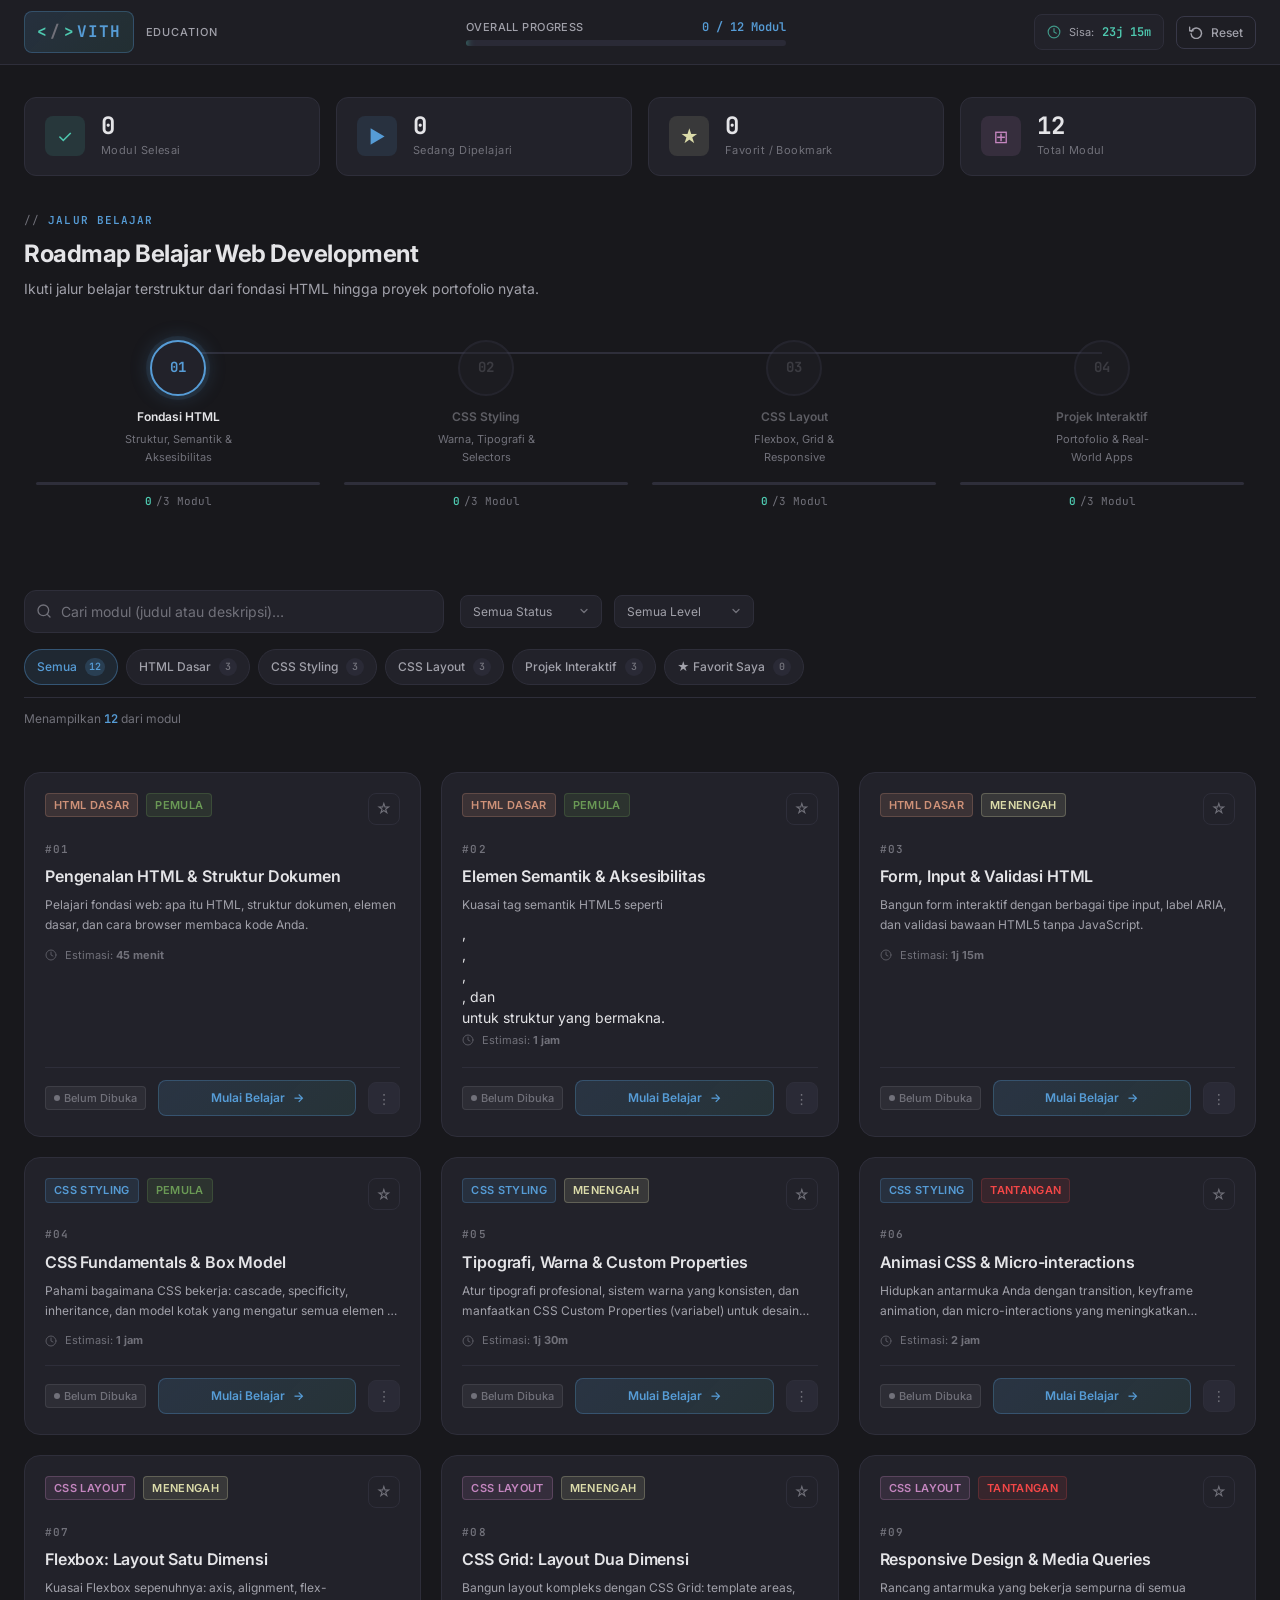
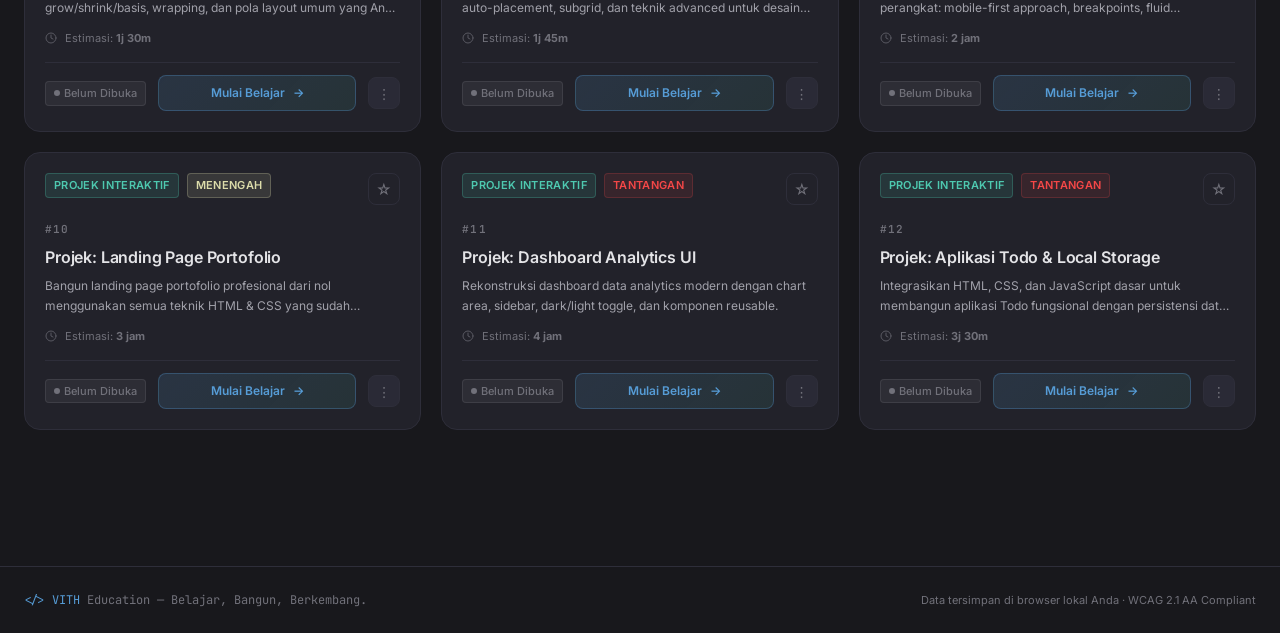
==== index.html @ f0582f08 "update fitur ubah status di modul" ====
<!DOCTYPE html>
<html lang="id" dir="ltr">
<head>
  <meta charset="UTF-8" />
  <meta name="viewport" content="width=device-width, initial-scale=1.0" />
  <meta name="description" content="VITH Education — Platform Belajar Web Development Interaktif untuk Developer Masa Depan" />
  <meta name="theme-color" content="#18181c" />
  <title>VITH Education — Dashboard Belajar</title>

  <!-- Preconnect fonts -->
  <link rel="preconnect" href="https://fonts.googleapis.com" />
  <link rel="preconnect" href="https://fonts.gstatic.com" crossorigin />
  <link rel="stylesheet" href="style.css" />

  <!-- Inline SVG icon helper (no external icon dep) -->
  <style>
    /* Inline icon SVG as inline-SVG class helpers */
    .icon { display:inline-block; vertical-align:middle; }
  </style>
</head>

<body>

<!-- ═══════════════════════════════════════════════
     SKIP TO MAIN (Accessibility)
═══════════════════════════════════════════════ -->
<a href="#main-content" class="sr-only" style="position:absolute;top:var(--space-4);left:var(--space-4);z-index:9999;background:var(--accent-primary);color:#fff;padding:var(--space-2) var(--space-4);border-radius:var(--radius-md);font-weight:600;" tabindex="0">Loncat ke Konten Utama</a>

<!-- ═══════════════════════════════════════════════
     HEADER
═══════════════════════════════════════════════ -->
<header class="site-header" role="banner">
  <div class="container">
    <div class="header-inner">

      <!-- Brand Logo -->
      <a href="/" class="site-logo" aria-label="VITH Education — Kembali ke halaman utama">
        <div class="logo-badge" aria-hidden="true">
          <span class="logo-angle">&lt;</span>
          <span class="logo-slash">/</span>
          <span class="logo-angle">&gt;</span>
          <span class="logo-name">VITH</span>
        </div>
        <span class="logo-label">Education</span>
      </a>

      <!-- Progress Widget -->
      <div class="header-progress-widget" role="status" aria-live="polite" aria-label="Progress belajar keseluruhan">
        <div class="progress-meta">
          <span class="progress-label">Overall Progress</span>
          <span class="progress-stat" id="progress-stat">0 / 12 Modul</span>
        </div>
        <div class="progress-track" role="progressbar" aria-valuenow="0" aria-valuemin="0" aria-valuemax="100" id="progress-track">
          <div class="progress-fill" id="progress-fill" style="width: 0%"></div>
        </div>
      </div>

      <!-- Header Right Actions -->
      <div class="header-actions">
        <!-- Time Counter -->
        <div class="time-counter" aria-label="Estimasi sisa waktu belajar" title="Estimasi sisa waktu belajar">
          <svg class="time-icon" xmlns="http://www.w3.org/2000/svg" viewBox="0 0 24 24" fill="none" stroke="currentColor" stroke-width="2" stroke-linecap="round" stroke-linejoin="round" aria-hidden="true">
            <circle cx="12" cy="12" r="10"/><polyline points="12 6 12 12 16 14"/>
          </svg>
          <span class="time-label">Sisa:</span>
          <span class="time-value" id="time-remaining">0j 0m</span>
        </div>

        <!-- Reset Button -->
        <button class="btn-reset" id="btn-reset" aria-label="Reset seluruh progress belajar" title="Reset Progress">
          <svg xmlns="http://www.w3.org/2000/svg" width="14" height="14" viewBox="0 0 24 24" fill="none" stroke="currentColor" stroke-width="2.5" stroke-linecap="round" stroke-linejoin="round" aria-hidden="true">
            <polyline points="1 4 1 10 7 10"/><path d="M3.51 15a9 9 0 1 0 .49-3.85"/>
          </svg>
          <span>Reset</span>
        </button>
      </div>

    </div>
  </div>
</header>

<!-- ═══════════════════════════════════════════════
     MAIN
═══════════════════════════════════════════════ -->
<main id="main-content" class="site-main">
  <div class="container">

    <!-- ── STATS BAR ──────────────────────────────── -->
    <section class="stats-bar" aria-label="Ringkasan statistik belajar">
      <div class="stat-card" role="group" aria-labelledby="stat-completed-label">
        <div class="stat-icon-wrapper teal" aria-hidden="true">✓</div>
        <div class="stat-info">
          <div class="stat-value" id="stat-completed">0</div>
          <div class="stat-label" id="stat-completed-label">Modul Selesai</div>
        </div>
      </div>
      <div class="stat-card" role="group" aria-labelledby="stat-inprogress-label">
        <div class="stat-icon-wrapper blue" aria-hidden="true">▶</div>
        <div class="stat-info">
          <div class="stat-value" id="stat-inprogress">0</div>
          <div class="stat-label" id="stat-inprogress-label">Sedang Dipelajari</div>
        </div>
      </div>
      <div class="stat-card" role="group" aria-labelledby="stat-bookmarks-label">
        <div class="stat-icon-wrapper yellow" aria-hidden="true">★</div>
        <div class="stat-info">
          <div class="stat-value" id="stat-bookmarks">0</div>
          <div class="stat-label" id="stat-bookmarks-label">Favorit / Bookmark</div>
        </div>
      </div>
      <div class="stat-card" role="group" aria-labelledby="stat-total-label">
        <div class="stat-icon-wrapper purple" aria-hidden="true">⊞</div>
        <div class="stat-info">
          <div class="stat-value" id="stat-total">12</div>
          <div class="stat-label" id="stat-total-label">Total Modul</div>
        </div>
      </div>
    </section>

    <!-- ── ROADMAP SECTION ────────────────────────── -->
    <section class="roadmap-section" aria-labelledby="roadmap-title">
      <div class="roadmap-header">
        <p class="section-eyebrow" aria-hidden="true">Jalur Belajar</p>
        <h2 class="section-title" id="roadmap-title">Roadmap Belajar Web Development</h2>
        <p class="section-desc">Ikuti jalur belajar terstruktur dari fondasi HTML hingga proyek portofolio nyata.</p>
      </div>

      <div class="roadmap-timeline" role="list" aria-label="Tahapan roadmap belajar">

        <div class="roadmap-stage" role="listitem" id="stage-1" aria-label="Tahap 1: Fondasi HTML">
          <div class="roadmap-dot-wrapper">
            <div class="roadmap-dot" aria-hidden="true">01</div>
          </div>
          <div class="roadmap-stage-label">Fondasi HTML</div>
          <div class="roadmap-stage-desc">Struktur, Semantik & Aksesibilitas</div>
          <div class="roadmap-progress-bar" role="progressbar" aria-label="Progress Tahap 1" aria-valuenow="0" aria-valuemin="0" aria-valuemax="100">
            <div class="roadmap-progress-fill" id="stage-1-fill" style="width:0%"></div>
          </div>
          <div class="roadmap-stage-count">
            <span class="count-done" id="stage-1-done">0</span><span>/3 Modul</span>
          </div>
        </div>

        <div class="roadmap-stage" role="listitem" id="stage-2" aria-label="Tahap 2: CSS Styling">
          <div class="roadmap-dot-wrapper">
            <div class="roadmap-dot" aria-hidden="true">02</div>
          </div>
          <div class="roadmap-stage-label">CSS Styling</div>
          <div class="roadmap-stage-desc">Warna, Tipografi & Selectors</div>
          <div class="roadmap-progress-bar" role="progressbar" aria-label="Progress Tahap 2" aria-valuenow="0" aria-valuemin="0" aria-valuemax="100">
            <div class="roadmap-progress-fill" id="stage-2-fill" style="width:0%"></div>
          </div>
          <div class="roadmap-stage-count">
            <span class="count-done" id="stage-2-done">0</span><span>/3 Modul</span>
          </div>
        </div>

        <div class="roadmap-stage" role="listitem" id="stage-3" aria-label="Tahap 3: CSS Layout">
          <div class="roadmap-dot-wrapper">
            <div class="roadmap-dot" aria-hidden="true">03</div>
          </div>
          <div class="roadmap-stage-label">CSS Layout</div>
          <div class="roadmap-stage-desc">Flexbox, Grid & Responsive</div>
          <div class="roadmap-progress-bar" role="progressbar" aria-label="Progress Tahap 3" aria-valuenow="0" aria-valuemin="0" aria-valuemax="100">
            <div class="roadmap-progress-fill" id="stage-3-fill" style="width:0%"></div>
          </div>
          <div class="roadmap-stage-count">
            <span class="count-done" id="stage-3-done">0</span><span>/3 Modul</span>
          </div>
        </div>

        <div class="roadmap-stage" role="listitem" id="stage-4" aria-label="Tahap 4: Projek Interaktif">
          <div class="roadmap-dot-wrapper">
            <div class="roadmap-dot" aria-hidden="true">04</div>
          </div>
          <div class="roadmap-stage-label">Projek Interaktif</div>
          <div class="roadmap-stage-desc">Portofolio & Real-World Apps</div>
          <div class="roadmap-progress-bar" role="progressbar" aria-label="Progress Tahap 4" aria-valuenow="0" aria-valuemin="0" aria-valuemax="100">
            <div class="roadmap-progress-fill" id="stage-4-fill" style="width:0%"></div>
          </div>
          <div class="roadmap-stage-count">
            <span class="count-done" id="stage-4-done">0</span><span>/3 Modul</span>
          </div>
        </div>

      </div>
    </section>

    <!-- ── FILTER & SEARCH ────────────────────────── -->
    <section class="filter-section" aria-label="Filter dan pencarian modul">

      <div class="filter-top-row">
        <!-- Search -->
        <div class="search-wrapper" role="search">
          <svg class="search-icon" xmlns="http://www.w3.org/2000/svg" viewBox="0 0 24 24" fill="none" stroke="currentColor" stroke-width="2" stroke-linecap="round" stroke-linejoin="round" aria-hidden="true">
            <circle cx="11" cy="11" r="8"/><line x1="21" y1="21" x2="16.65" y2="16.65"/>
          </svg>
          <input
            type="search"
            id="search-input"
            class="search-input"
            placeholder="Cari modul (judul atau deskripsi)…"
            autocomplete="off"
            aria-label="Cari modul berdasarkan judul atau deskripsi"
          />
          <button class="search-clear" id="search-clear" aria-label="Hapus pencarian" tabindex="-1">
            <svg xmlns="http://www.w3.org/2000/svg" width="14" height="14" viewBox="0 0 24 24" fill="none" stroke="currentColor" stroke-width="2.5" stroke-linecap="round" stroke-linejoin="round" aria-hidden="true">
              <line x1="18" y1="6" x2="6" y2="18"/><line x1="6" y1="6" x2="18" y2="18"/>
            </svg>
          </button>
        </div>

        <!-- Dropdowns -->
        <div class="filter-dropdowns">
          <div class="filter-select-wrapper">
            <select class="filter-select" id="filter-status" aria-label="Filter berdasarkan status modul">
              <option value="all">Semua Status</option>
              <option value="not_started">Belum Dibuka</option>
              <option value="in_progress">Sedang Dipelajari</option>
              <option value="completed">Selesai</option>
            </select>
            <svg class="filter-select-caret" xmlns="http://www.w3.org/2000/svg" viewBox="0 0 24 24" fill="none" stroke="currentColor" stroke-width="2.5" stroke-linecap="round" stroke-linejoin="round" aria-hidden="true">
              <polyline points="6 9 12 15 18 9"/>
            </svg>
          </div>

          <div class="filter-select-wrapper">
            <select class="filter-select" id="filter-difficulty" aria-label="Filter berdasarkan tingkat kesulitan">
              <option value="all">Semua Level</option>
              <option value="beginner">Pemula</option>
              <option value="intermediate">Menengah</option>
              <option value="challenge">Tantangan</option>
            </select>
            <svg class="filter-select-caret" xmlns="http://www.w3.org/2000/svg" viewBox="0 0 24 24" fill="none" stroke="currentColor" stroke-width="2.5" stroke-linecap="round" stroke-linejoin="round" aria-hidden="true">
              <polyline points="6 9 12 15 18 9"/>
            </svg>
          </div>
        </div>
      </div>

      <!-- Category Tags -->
      <div class="filter-tags" id="filter-tags" role="group" aria-label="Filter berdasarkan kategori">
        <button class="filter-tag active" data-category="all" aria-pressed="true">
          Semua <span class="filter-tag-count" id="count-all">12</span>
        </button>
        <button class="filter-tag" data-category="HTML Dasar" aria-pressed="false">
          HTML Dasar <span class="filter-tag-count" id="count-html">3</span>
        </button>
        <button class="filter-tag" data-category="CSS Styling" aria-pressed="false">
          CSS Styling <span class="filter-tag-count" id="count-css">3</span>
        </button>
        <button class="filter-tag" data-category="CSS Layout" aria-pressed="false">
          CSS Layout <span class="filter-tag-count" id="count-layout">3</span>
        </button>
        <button class="filter-tag" data-category="Projek Interaktif" aria-pressed="false">
          Projek Interaktif <span class="filter-tag-count" id="count-project">3</span>
        </button>
        <button class="filter-tag bookmark-filter" data-category="bookmark" aria-pressed="false">
          ★ Favorit Saya <span class="filter-tag-count" id="count-bookmark">0</span>
        </button>
      </div>

      <!-- Results Info -->
      <div class="results-info" aria-live="polite" aria-atomic="true">
        <p class="results-count" id="results-count">
          Menampilkan <strong id="results-num">12</strong> dari <strong id="results-num"></strong> modul
        </p>
      </div>

    </section>

    <!-- ── MODULE GRID ─────────────────────────────── -->
    <section class="modules-section" aria-labelledby="modules-title">
      <div id="module-grid" class="module-grid" role="list" aria-label="Daftar modul pembelajaran">
        <!-- Cards are rendered by JavaScript -->
      </div>
    </section>

  </div><!-- /container -->
</main>

<!-- ═══════════════════════════════════════════════
     FOOTER
═══════════════════════════════════════════════ -->
<footer class="site-footer" role="contentinfo">
  <div class="container">
    <div class="footer-inner">
      <p class="footer-brand"><span>&lt;/&gt; VITH</span> Education — Belajar, Bangun, Berkembang.</p>
      <p class="footer-meta">Data tersimpan di browser lokal Anda &middot; WCAG 2.1 AA Compliant</p>
    </div>
  </div>
</footer>

<!-- ═══════════════════════════════════════════════
     TOAST CONTAINER
═══════════════════════════════════════════════ -->
<div class="toast-container" id="toast-container" aria-live="polite" aria-relevant="additions" role="status"></div>

<!-- ═══════════════════════════════════════════════
     RESET CONFIRM MODAL
═══════════════════════════════════════════════ -->
<div class="modal-backdrop" id="reset-modal" role="dialog" aria-modal="true" aria-labelledby="modal-title" aria-describedby="modal-desc">
  <div class="modal-box">
    <div class="modal-icon" aria-hidden="true">⚠️</div>
    <h2 class="modal-title" id="modal-title">Reset Semua Progress?</h2>
    <p class="modal-desc" id="modal-desc">
      Seluruh status modul, bookmark, dan data belajar Anda akan direset ke kondisi awal. Tindakan ini tidak dapat dibatalkan.
    </p>
    <div class="modal-actions">
      <button class="btn-modal-cancel" id="modal-cancel" aria-label="Batalkan reset">Batal</button>
      <button class="btn-modal-confirm" id="modal-confirm" aria-label="Konfirmasi reset progress">Ya, Reset Sekarang</button>
    </div>
  </div>
</div>

<!-- ═══════════════════════════════════════════════
     JAVASCRIPT — STATE & LOGIC
═══════════════════════════════════════════════ -->
<script src="script.js"></script>
</body>
</html>
---- style.css ----
/* ============================================================
   VITH EDUCATION LMS — Global Design System
   Theme: VS Code / IDE Developer Dark Mode
   Author: Senior Frontend Developer & UI/UX Designer
   ============================================================ */

/* ── Google Fonts Import ─────────────────────────────────── */
@import url('https://fonts.googleapis.com/css2?family=Inter:wght@300;400;500;600;700;800&family=JetBrains+Mono:wght@400;500;600;700&display=swap');

/* ── CSS Custom Properties (Design Tokens) ───────────────── */
:root {
  /* ── Color Palette ── */
  --bg-base:        #18181c;
  --bg-surface:     #1e1e24;
  --bg-card:        #22222a;
  --bg-card-hover:  #282834;
  --bg-elevated:    #2a2a36;
  --bg-overlay:     rgba(18, 18, 24, 0.85);

  --border-subtle:  #2e2e3a;
  --border-default: #383848;
  --border-focus:   #569cd6;
  --border-accent:  #4ec9b0;

  --accent-primary:   #569cd6;
  --accent-secondary: #4ec9b0;
  --accent-purple:    #c586c0;
  --accent-yellow:    #dcdcaa;
  --accent-orange:    #ce9178;
  --accent-red:       #f44747;
  --accent-green:     #6a9955;

  --text-primary:   #e4e4e7;
  --text-secondary: #a1a1aa;
  --text-muted:     #71717a;
  --text-inverse:   #18181c;
  --text-code:      #9cdcfe;
  --text-keyword:   #569cd6;
  --text-string:    #ce9178;

  /* ── Glow Effects ── */
  --glow-primary:   0 0 20px rgba(86, 156, 214, 0.25);
  --glow-secondary: 0 0 20px rgba(78, 201, 176, 0.25);
  --glow-card:      0 0 30px rgba(86, 156, 214, 0.12);
  --glow-active:    0 0 0 2px rgba(86, 156, 214, 0.5);

  /* ── Shadows ── */
  --shadow-sm:  0 1px 3px rgba(0, 0, 0, 0.4);
  --shadow-md:  0 4px 16px rgba(0, 0, 0, 0.5);
  --shadow-lg:  0 8px 32px rgba(0, 0, 0, 0.6);
  --shadow-xl:  0 16px 48px rgba(0, 0, 0, 0.7);

  /* ── Typography ── */
  --font-ui:   'Inter', system-ui, -apple-system, sans-serif;
  --font-code: 'JetBrains Mono', 'Fira Code', monospace;

  --text-xs:   0.6875rem;  /* 11px */
  --text-sm:   0.75rem;    /* 12px */
  --text-base: 0.875rem;   /* 14px */
  --text-md:   1rem;       /* 16px */
  --text-lg:   1.125rem;   /* 18px */
  --text-xl:   1.25rem;    /* 20px */
  --text-2xl:  1.5rem;     /* 24px */
  --text-3xl:  1.875rem;   /* 30px */
  --text-4xl:  2.25rem;    /* 36px */

  --font-light:    300;
  --font-regular:  400;
  --font-medium:   500;
  --font-semibold: 600;
  --font-bold:     700;
  --font-extrabold:800;

  --leading-tight:  1.2;
  --leading-snug:   1.375;
  --leading-normal: 1.5;
  --leading-relaxed:1.65;

  /* ── Spacing Scale ── */
  --space-1:  0.25rem;
  --space-2:  0.5rem;
  --space-3:  0.75rem;
  --space-4:  1rem;
  --space-5:  1.25rem;
  --space-6:  1.5rem;
  --space-8:  2rem;
  --space-10: 2.5rem;
  --space-12: 3rem;
  --space-16: 4rem;
  --space-20: 5rem;
  --space-24: 6rem;

  /* ── Border Radius ── */
  --radius-sm:  4px;
  --radius-md:  8px;
  --radius-lg:  12px;
  --radius-xl:  16px;
  --radius-2xl: 24px;
  --radius-full: 9999px;

  /* ── Transitions ── */
  --transition-fast:   150ms cubic-bezier(0.4, 0, 0.2, 1);
  --transition-normal: 250ms cubic-bezier(0.4, 0, 0.2, 1);
  --transition-slow:   400ms cubic-bezier(0.4, 0, 0.2, 1);
  --transition-bounce: 300ms cubic-bezier(0.34, 1.56, 0.64, 1);

  /* ── Z-Index Stack ── */
  --z-below:   -1;
  --z-base:     0;
  --z-raised:   10;
  --z-dropdown: 100;
  --z-sticky:   200;
  --z-modal:    300;
  --z-toast:    400;
  --z-tooltip:  500;

  /* ── Layout ── */
  --container-max: 1400px;
  --sidebar-width: 260px;
  --header-height: 64px;
}

/* ── Reset & Base ─────────────────────────────────────────── */
*, *::before, *::after {
  box-sizing: border-box;
  margin: 0;
  padding: 0;
}

html {
  scroll-behavior: smooth;
  -webkit-text-size-adjust: 100%;
  tab-size: 4;
}

body {
  font-family: var(--font-ui);
  font-size: var(--text-base);
  font-weight: var(--font-regular);
  line-height: var(--leading-normal);
  color: var(--text-primary);
  background-color: var(--bg-base);
  min-height: 100vh;
  -webkit-font-smoothing: antialiased;
  -moz-osx-font-smoothing: grayscale;
  overflow-x: hidden;
}

/* ── WCAG Focus Visible ── */
:focus-visible {
  outline: 2px solid var(--border-focus);
  outline-offset: 3px;
  border-radius: var(--radius-sm);
}

/* ── Scrollbar Styling ── */
::-webkit-scrollbar {
  width: 8px;
  height: 8px;
}
::-webkit-scrollbar-track {
  background: var(--bg-surface);
}
::-webkit-scrollbar-thumb {
  background: var(--border-default);
  border-radius: var(--radius-full);
}
::-webkit-scrollbar-thumb:hover {
  background: var(--text-muted);
}

/* ── Selection ── */
::selection {
  background: rgba(86, 156, 214, 0.3);
  color: var(--text-primary);
}

/* ── Base Elements ── */
a {
  color: var(--accent-primary);
  text-decoration: none;
  transition: color var(--transition-fast);
}
a:hover { color: var(--accent-secondary); }

img, svg {
  display: block;
  max-width: 100%;
}

button {
  font-family: var(--font-ui);
  cursor: pointer;
  border: none;
  background: none;
  color: inherit;
}

input, select, textarea {
  font-family: var(--font-ui);
  font-size: var(--text-base);
  color: var(--text-primary);
}

ul, ol { list-style: none; }

/* ── Layout Utilities ─────────────────────────────────────── */
.container {
  width: 100%;
  max-width: var(--container-max);
  margin-inline: auto;
  padding-inline: var(--space-6);
}

.flex { display: flex; }
.flex-col { flex-direction: column; }
.items-center { align-items: center; }
.items-start { align-items: flex-start; }
.justify-between { justify-content: space-between; }
.justify-center { justify-content: center; }
.gap-2 { gap: var(--space-2); }
.gap-3 { gap: var(--space-3); }
.gap-4 { gap: var(--space-4); }
.gap-6 { gap: var(--space-6); }
.grid { display: grid; }
.w-full { width: 100%; }
.hidden { display: none !important; }
.sr-only {
  position: absolute; width: 1px; height: 1px;
  padding: 0; margin: -1px; overflow: hidden;
  clip: rect(0,0,0,0); white-space: nowrap; border-width: 0;
}

/* ── Reduced Motion ── */
@media (prefers-reduced-motion: reduce) {
  *, *::before, *::after {
    animation-duration: 0.01ms !important;
    animation-iteration-count: 1 !important;
    transition-duration: 0.01ms !important;
  }
}

/* ── HEADER ──────────────────────────────────────────────── */
.site-header {
  position: sticky;
  top: 0;
  z-index: var(--z-sticky);
  background: var(--bg-surface);
  border-bottom: 1px solid var(--border-subtle);
  backdrop-filter: blur(12px);
  -webkit-backdrop-filter: blur(12px);
}

.header-inner {
  display: flex;
  align-items: center;
  justify-content: space-between;
  height: var(--header-height);
  gap: var(--space-4);
}

/* Logo */
.site-logo {
  display: flex;
  align-items: center;
  gap: var(--space-3);
  flex-shrink: 0;
  text-decoration: none;
}

.logo-badge {
  display: inline-flex;
  align-items: center;
  gap: var(--space-1);
  background: linear-gradient(135deg, rgba(86, 156, 214, 0.15) 0%, rgba(78, 201, 176, 0.1) 100%);
  border: 1px solid rgba(86, 156, 214, 0.3);
  border-radius: var(--radius-md);
  padding: var(--space-2) var(--space-3);
}

.logo-angle {
  font-family: var(--font-code);
  font-size: var(--text-md);
  font-weight: var(--font-bold);
  color: var(--accent-secondary);
  letter-spacing: -0.05em;
}

.logo-slash {
  font-family: var(--font-code);
  font-size: var(--text-md);
  font-weight: var(--font-bold);
  color: var(--text-muted);
}

.logo-name {
  font-family: var(--font-code);
  font-size: var(--text-md);
  font-weight: var(--font-bold);
  color: var(--accent-primary);
  letter-spacing: 0.05em;
}

.logo-label {
  font-size: var(--text-xs);
  font-weight: var(--font-medium);
  color: var(--text-secondary);
  letter-spacing: 0.08em;
  text-transform: uppercase;
}

/* Header Progress Widget */
.header-progress-widget {
  display: flex;
  flex-direction: column;
  align-items: flex-end;
  gap: var(--space-1);
  flex: 1;
  max-width: 320px;
}

.progress-meta {
  display: flex;
  align-items: center;
  justify-content: space-between;
  width: 100%;
  gap: var(--space-3);
}

.progress-label {
  font-size: var(--text-xs);
  color: var(--text-secondary);
  font-weight: var(--font-medium);
  letter-spacing: 0.04em;
  text-transform: uppercase;
}

.progress-stat {
  font-family: var(--font-code);
  font-size: var(--text-sm);
  font-weight: var(--font-semibold);
  color: var(--accent-primary);
}

.progress-track {
  width: 100%;
  height: 6px;
  background: var(--bg-elevated);
  border-radius: var(--radius-full);
  overflow: hidden;
  position: relative;
}

.progress-fill {
  height: 100%;
  border-radius: var(--radius-full);
  background: linear-gradient(90deg, var(--accent-primary), var(--accent-secondary));
  transition: width var(--transition-slow);
  position: relative;
}

.progress-fill::after {
  content: '';
  position: absolute;
  right: 0;
  top: 50%;
  transform: translateY(-50%);
  width: 10px;
  height: 10px;
  border-radius: var(--radius-full);
  background: var(--accent-secondary);
  box-shadow: 0 0 8px var(--accent-secondary);
}

/* Header Actions */
.header-actions {
  display: flex;
  align-items: center;
  gap: var(--space-3);
  flex-shrink: 0;
}

.time-counter {
  display: flex;
  align-items: center;
  gap: var(--space-2);
  background: var(--bg-card);
  border: 1px solid var(--border-subtle);
  border-radius: var(--radius-md);
  padding: var(--space-2) var(--space-3);
}

.time-icon {
  width: 14px;
  height: 14px;
  opacity: 0.7;
  color: var(--accent-secondary);
  flex-shrink: 0;
}

.time-label {
  font-size: var(--text-xs);
  color: var(--text-secondary);
  white-space: nowrap;
}

.time-value {
  font-family: var(--font-code);
  font-size: var(--text-sm);
  font-weight: var(--font-semibold);
  color: var(--accent-secondary);
  white-space: nowrap;
}

.btn-reset {
  display: inline-flex;
  align-items: center;
  gap: var(--space-2);
  background: transparent;
  border: 1px solid var(--border-default);
  border-radius: var(--radius-md);
  padding: var(--space-2) var(--space-3);
  font-size: var(--text-sm);
  font-weight: var(--font-medium);
  color: var(--text-secondary);
  transition: all var(--transition-fast);
  cursor: pointer;
  white-space: nowrap;
}

.btn-reset:hover {
  border-color: var(--accent-red);
  color: var(--accent-red);
  background: rgba(244, 71, 71, 0.08);
}

.btn-reset:focus-visible {
  outline: 2px solid var(--accent-red);
  outline-offset: 3px;
}

/* ── MAIN WRAPPER ─────────────────────────────────────────── */
.site-main {
  padding-block: var(--space-8) var(--space-16);
}

/* ── SECTION HEADERS ──────────────────────────────────────── */
.section-eyebrow {
  display: inline-flex;
  align-items: center;
  gap: var(--space-2);
  font-family: var(--font-code);
  font-size: var(--text-xs);
  font-weight: var(--font-semibold);
  color: var(--accent-primary);
  letter-spacing: 0.1em;
  text-transform: uppercase;
  margin-bottom: var(--space-3);
}

.section-eyebrow::before {
  content: '//';
  color: var(--text-muted);
  font-weight: var(--font-regular);
}

.section-title {
  font-size: var(--text-2xl);
  font-weight: var(--font-bold);
  color: var(--text-primary);
  line-height: var(--leading-tight);
  letter-spacing: -0.02em;
  margin-bottom: var(--space-2);
}

.section-desc {
  font-size: var(--text-base);
  color: var(--text-secondary);
  line-height: var(--leading-relaxed);
}

/* ── ROADMAP SECTION ──────────────────────────────────────── */
.roadmap-section {
  margin-bottom: var(--space-12);
}

.roadmap-header {
  margin-bottom: var(--space-6);
}

.roadmap-timeline {
  display: grid;
  grid-template-columns: repeat(4, 1fr);
  gap: 0;
  position: relative;
  padding-bottom: var(--space-4);
}

.roadmap-timeline::before {
  content: '';
  position: absolute;
  top: 28px;
  left: calc(12.5%);
  right: calc(12.5%);
  height: 2px;
  background: var(--border-subtle);
  z-index: 0;
}

.roadmap-stage {
  display: flex;
  flex-direction: column;
  align-items: center;
  text-align: center;
  padding: var(--space-4) var(--space-3);
  position: relative;
  cursor: default;
  transition: transform var(--transition-normal);
}

.roadmap-stage:hover {
  transform: translateY(-2px);
}

.roadmap-dot-wrapper {
  position: relative;
  z-index: 1;
  margin-bottom: var(--space-3);
}

.roadmap-dot {
  width: 56px;
  height: 56px;
  border-radius: var(--radius-full);
  background: var(--bg-card);
  border: 2px solid var(--border-default);
  display: flex;
  align-items: center;
  justify-content: center;
  font-family: var(--font-code);
  font-size: var(--text-base);
  font-weight: var(--font-bold);
  color: var(--text-muted);
  transition: all var(--transition-normal);
}

.roadmap-stage.active .roadmap-dot {
  border-color: var(--accent-primary);
  color: var(--accent-primary);
  box-shadow: var(--glow-primary), 0 0 0 4px rgba(86, 156, 214, 0.1);
  animation: pulse-glow 2s ease-in-out infinite;
}

.roadmap-stage.completed .roadmap-dot {
  border-color: var(--accent-secondary);
  background: rgba(78, 201, 176, 0.1);
  color: var(--accent-secondary);
  box-shadow: var(--glow-secondary);
}

.roadmap-stage.locked .roadmap-dot {
  opacity: 0.4;
}

@keyframes pulse-glow {
  0%, 100% { box-shadow: var(--glow-primary), 0 0 0 4px rgba(86, 156, 214, 0.1); }
  50%       { box-shadow: 0 0 30px rgba(86, 156, 214, 0.5), 0 0 0 8px rgba(86, 156, 214, 0.05); }
}

.roadmap-stage-label {
  font-size: var(--text-sm);
  font-weight: var(--font-semibold);
  color: var(--text-secondary);
  margin-bottom: var(--space-1);
  transition: color var(--transition-fast);
}

.roadmap-stage.active .roadmap-stage-label,
.roadmap-stage.completed .roadmap-stage-label {
  color: var(--text-primary);
}

.roadmap-stage.locked .roadmap-stage-label {
  opacity: 0.5;
}

.roadmap-stage-desc {
  font-size: var(--text-xs);
  color: var(--text-muted);
  line-height: var(--leading-relaxed);
  max-width: 120px;
}

.roadmap-progress-bar {
  width: 100%;
  height: 3px;
  background: var(--border-subtle);
  border-radius: var(--radius-full);
  margin-top: var(--space-4);
  overflow: hidden;
}

.roadmap-progress-fill {
  height: 100%;
  background: linear-gradient(90deg, var(--accent-secondary), var(--accent-primary));
  border-radius: var(--radius-full);
  transition: width var(--transition-slow);
}

.roadmap-stage-count {
  font-family: var(--font-code);
  font-size: var(--text-xs);
  color: var(--text-muted);
  margin-top: var(--space-2);
  display: flex;
  align-items: center;
  gap: var(--space-1);
}

.roadmap-stage-count .count-done {
  color: var(--accent-secondary);
  font-weight: var(--font-semibold);
}

/* ── FILTER & SEARCH SECTION ──────────────────────────────── */
.filter-section {
  margin-bottom: var(--space-8);
}

.filter-top-row {
  display: flex;
  align-items: center;
  gap: var(--space-4);
  margin-bottom: var(--space-4);
  flex-wrap: wrap;
}

/* Search Bar */
.search-wrapper {
  position: relative;
  flex: 1;
  min-width: 200px;
  max-width: 420px;
}

.search-icon {
  position: absolute;
  left: var(--space-3);
  top: 50%;
  transform: translateY(-50%);
  color: var(--text-muted);
  pointer-events: none;
  width: 16px;
  height: 16px;
}

.search-input {
  width: 100%;
  background: var(--bg-card);
  border: 1px solid var(--border-subtle);
  border-radius: var(--radius-lg);
  padding: var(--space-3) var(--space-4) var(--space-3) calc(var(--space-3) + 16px + var(--space-2));
  font-size: var(--text-base);
  color: var(--text-primary);
  transition: all var(--transition-fast);
  outline: none;
}

.search-input::placeholder {
  color: var(--text-muted);
}

.search-input:focus {
  border-color: var(--border-focus);
  box-shadow: var(--glow-active);
}

.search-clear {
  position: absolute;
  right: var(--space-3);
  top: 50%;
  transform: translateY(-50%);
  background: none;
  border: none;
  color: var(--text-muted);
  cursor: pointer;
  padding: var(--space-1);
  border-radius: var(--radius-sm);
  display: none;
  align-items: center;
  justify-content: center;
  transition: color var(--transition-fast);
}

.search-clear:hover { color: var(--text-primary); }
.search-clear.visible { display: flex; }

/* Secondary Filters Dropdowns */
.filter-dropdowns {
  display: flex;
  align-items: center;
  gap: var(--space-3);
  flex-wrap: wrap;
}

.filter-select-wrapper {
  position: relative;
}

.filter-select {
  appearance: none;
  -webkit-appearance: none;
  background: var(--bg-card);
  border: 1px solid var(--border-subtle);
  border-radius: var(--radius-md);
  padding: var(--space-2) calc(var(--space-6) + 4px) var(--space-2) var(--space-3);
  font-size: var(--text-sm);
  color: var(--text-secondary);
  cursor: pointer;
  transition: all var(--transition-fast);
  outline: none;
  min-width: 140px;
}

.filter-select:focus {
  border-color: var(--border-focus);
  box-shadow: var(--glow-active);
  color: var(--text-primary);
}

.filter-select:hover {
  border-color: var(--border-default);
  color: var(--text-primary);
}

.filter-select-caret {
  position: absolute;
  right: var(--space-3);
  top: 50%;
  transform: translateY(-50%);
  pointer-events: none;
  color: var(--text-muted);
  width: 12px;
  height: 12px;
}

/* Category Filters */
.filter-tags {
  display: flex;
  align-items: center;
  gap: var(--space-2);
  flex-wrap: wrap;
}

.filter-tag {
  display: inline-flex;
  align-items: center;
  gap: var(--space-2);
  padding: var(--space-2) var(--space-3);
  background: var(--bg-card);
  border: 1px solid var(--border-subtle);
  border-radius: var(--radius-full);
  font-size: var(--text-sm);
  font-weight: var(--font-medium);
  color: var(--text-secondary);
  cursor: pointer;
  transition: all var(--transition-fast);
  white-space: nowrap;
  user-select: none;
}

.filter-tag:hover {
  border-color: var(--border-default);
  color: var(--text-primary);
  background: var(--bg-card-hover);
}

.filter-tag.active {
  background: rgba(86, 156, 214, 0.12);
  border-color: rgba(86, 156, 214, 0.4);
  color: var(--accent-primary);
}

.filter-tag.bookmark-filter.active {
  background: rgba(220, 220, 170, 0.12);
  border-color: rgba(220, 220, 170, 0.4);
  color: var(--accent-yellow);
}

.filter-tag-count {
  display: inline-flex;
  align-items: center;
  justify-content: center;
  min-width: 18px;
  height: 18px;
  background: var(--bg-elevated);
  border-radius: var(--radius-full);
  font-family: var(--font-code);
  font-size: 10px;
  font-weight: var(--font-semibold);
  color: var(--text-muted);
  padding-inline: 4px;
}

.filter-tag.active .filter-tag-count {
  background: rgba(86, 156, 214, 0.2);
  color: var(--accent-primary);
}

/* Results Info Bar */
.results-info {
  display: flex;
  align-items: center;
  justify-content: space-between;
  padding: var(--space-3) 0;
  border-top: 1px solid var(--border-subtle);
  margin-top: var(--space-3);
}

.results-count {
  font-size: var(--text-sm);
  color: var(--text-muted);
}

.results-count strong {
  font-family: var(--font-code);
  color: var(--accent-primary);
  font-weight: var(--font-semibold);
}

/* ── MODULE GRID ──────────────────────────────────────────── */
.modules-section {
  margin-bottom: var(--space-10);
}

.module-grid {
  display: grid;
  grid-template-columns: repeat(auto-fill, minmax(320px, 1fr));
  gap: var(--space-5);
}

/* Empty State */
.empty-state {
  grid-column: 1 / -1;
  display: flex;
  flex-direction: column;
  align-items: center;
  justify-content: center;
  padding: var(--space-16) var(--space-8);
  text-align: center;
  gap: var(--space-4);
}

.empty-icon {
  width: 64px;
  height: 64px;
  opacity: 0.3;
  color: var(--text-muted);
}

.empty-title {
  font-size: var(--text-lg);
  font-weight: var(--font-semibold);
  color: var(--text-secondary);
}

.empty-desc {
  font-size: var(--text-base);
  color: var(--text-muted);
  max-width: 300px;
  line-height: var(--leading-relaxed);
}

/* ── MODULE CARD ──────────────────────────────────────────── */
.module-card {
  background: var(--bg-card);
  border: 1px solid var(--border-subtle);
  border-radius: var(--radius-xl);
  padding: var(--space-5);
  display: flex;
  flex-direction: column;
  gap: var(--space-4);
  position: relative;
  transition: all var(--transition-normal);
  cursor: default;
  overflow: hidden;
}

.module-card::before {
  content: '';
  position: absolute;
  top: 0;
  left: 0;
  right: 0;
  height: 2px;
  background: linear-gradient(90deg, var(--accent-primary), var(--accent-secondary));
  opacity: 0;
  transition: opacity var(--transition-normal);
}

.module-card:hover {
  background: var(--bg-card-hover);
  border-color: var(--border-default);
  transform: translateY(-3px);
  box-shadow: var(--shadow-lg), var(--glow-card);
}

.module-card:hover::before {
  opacity: 1;
}

.module-card.status-completed {
  border-color: rgba(78, 201, 176, 0.2);
}
.module-card.status-completed::before {
  background: var(--accent-secondary);
  opacity: 1;
}

.module-card.status-in_progress {
  border-color: rgba(86, 156, 214, 0.2);
}
.module-card.status-in_progress::before {
  background: var(--accent-primary);
  opacity: 1;
}

/* Card Top Row */
.card-top {
  display: flex;
  align-items: flex-start;
  justify-content: space-between;
  gap: var(--space-3);
}

.card-badges {
  display: flex;
  align-items: center;
  flex-wrap: wrap;
  gap: var(--space-2);
  flex: 1;
}

.badge {
  display: inline-flex;
  align-items: center;
  gap: var(--space-1);
  padding: 3px var(--space-2);
  border-radius: var(--radius-sm);
  font-size: var(--text-xs);
  font-weight: var(--font-semibold);
  letter-spacing: 0.03em;
  text-transform: uppercase;
  white-space: nowrap;
}

/* Category badges */
.badge-html     { background: rgba(206, 145, 120, 0.15); color: var(--accent-orange); border: 1px solid rgba(206, 145, 120, 0.25); }
.badge-css      { background: rgba(86, 156, 214, 0.12);  color: var(--accent-primary); border: 1px solid rgba(86, 156, 214, 0.25); }
.badge-layout   { background: rgba(197, 134, 192, 0.12); color: var(--accent-purple); border: 1px solid rgba(197, 134, 192, 0.25); }
.badge-project  { background: rgba(78, 201, 176, 0.12);  color: var(--accent-secondary); border: 1px solid rgba(78, 201, 176, 0.25); }

/* Difficulty badges */
.badge-beginner     { background: rgba(106, 153, 85, 0.15);    color: var(--accent-green);    border: 1px solid rgba(106, 153, 85, 0.25); }
.badge-intermediate { background: rgba(220, 220, 170, 0.12); color: var(--accent-yellow);   border: 1px solid rgba(220, 220, 170, 0.25); }
.badge-challenge    { background: rgba(244, 71, 71, 0.1);    color: var(--accent-red);      border: 1px solid rgba(244, 71, 71, 0.2); }

/* Status badges */
.badge-status {
  font-size: var(--text-xs);
  font-weight: var(--font-medium);
  padding: 3px var(--space-2);
  border-radius: var(--radius-sm);
  display: inline-flex;
  align-items: center;
  gap: 4px;
}
.badge-status::before {
  content: '';
  width: 6px;
  height: 6px;
  border-radius: var(--radius-full);
  flex-shrink: 0;
}

.status-not_started .badge-status {
  background: rgba(113, 113, 122, 0.15);
  color: var(--text-muted);
  border: 1px solid rgba(113, 113, 122, 0.25);
}
.status-not_started .badge-status::before {
  background: var(--text-muted);
}

.status-in_progress .badge-status {
  background: rgba(86, 156, 214, 0.12);
  color: var(--accent-primary);
  border: 1px solid rgba(86, 156, 214, 0.25);
}
.status-in_progress .badge-status::before {
  background: var(--accent-primary);
  animation: blink-dot 1.5s ease-in-out infinite;
}
@keyframes blink-dot {
  0%, 100% { opacity: 1; }
  50%       { opacity: 0.3; }
}

.status-completed .badge-status {
  background: rgba(78, 201, 176, 0.12);
  color: var(--accent-secondary);
  border: 1px solid rgba(78, 201, 176, 0.25);
}
.status-completed .badge-status::before {
  background: var(--accent-secondary);
}

/* Bookmark Button */
.btn-bookmark {
  flex-shrink: 0;
  background: none;
  border: 1px solid var(--border-subtle);
  border-radius: var(--radius-md);
  width: 32px;
  height: 32px;
  display: flex;
  align-items: center;
  justify-content: center;
  cursor: pointer;
  transition: all var(--transition-fast);
  color: var(--text-muted);
  font-size: 15px;
}

.btn-bookmark:hover {
  border-color: var(--accent-yellow);
  color: var(--accent-yellow);
  background: rgba(220, 220, 170, 0.08);
}

.btn-bookmark.bookmarked {
  border-color: rgba(220, 220, 170, 0.4);
  color: var(--accent-yellow);
  background: rgba(220, 220, 170, 0.1);
}

.btn-bookmark:focus-visible {
  outline: 2px solid var(--accent-yellow);
  outline-offset: 2px;
}

/* Card Body */
.card-body {
  flex: 1;
  display: flex;
  flex-direction: column;
  gap: var(--space-2);
}

.card-number {
  font-family: var(--font-code);
  font-size: var(--text-xs);
  font-weight: var(--font-semibold);
  color: var(--text-muted);
  letter-spacing: 0.1em;
}

.card-title {
  font-size: var(--text-md);
  font-weight: var(--font-semibold);
  color: var(--text-primary);
  line-height: var(--leading-snug);
  letter-spacing: -0.01em;
}

.card-desc {
  font-size: var(--text-sm);
  color: var(--text-secondary);
  line-height: var(--leading-relaxed);
  display: -webkit-box;
  -webkit-line-clamp: 2;
  -webkit-box-orient: vertical;
  overflow: hidden;
}

/* Card Duration */
.card-duration {
  display: inline-flex;
  align-items: center;
  gap: var(--space-2);
  font-size: var(--text-xs);
  color: var(--text-muted);
  margin-top: var(--space-1);
}

.duration-icon {
  width: 12px;
  height: 12px;
  opacity: 0.7;
}

/* Card Footer */
.card-footer {
  display: flex;
  align-items: center;
  justify-content: space-between;
  gap: var(--space-3);
  padding-top: var(--space-3);
  border-top: 1px solid var(--border-subtle);
}

/* Action Button */
.btn-action {
  flex: 1;
  display: inline-flex;
  align-items: center;
  justify-content: center;
  gap: var(--space-2);
  padding: var(--space-2) var(--space-4);
  border-radius: var(--radius-md);
  font-size: var(--text-sm);
  font-weight: var(--font-semibold);
  text-decoration: none;
  transition: all var(--transition-fast);
  cursor: pointer;
  white-space: nowrap;
  border: 1px solid transparent;
}

.btn-action.btn-start {
  background: linear-gradient(135deg, rgba(86, 156, 214, 0.15), rgba(78, 201, 176, 0.1));
  border-color: rgba(86, 156, 214, 0.3);
  color: var(--accent-primary);
}

.btn-action.btn-start:hover {
  background: linear-gradient(135deg, rgba(86, 156, 214, 0.25), rgba(78, 201, 176, 0.15));
  border-color: var(--accent-primary);
  box-shadow: var(--glow-primary);
  transform: translateY(-1px);
}

.btn-action.btn-continue {
  background: rgba(86, 156, 214, 0.12);
  border-color: rgba(86, 156, 214, 0.4);
  color: var(--accent-primary);
}

.btn-action.btn-continue:hover {
  background: rgba(86, 156, 214, 0.2);
  border-color: var(--accent-primary);
  box-shadow: var(--glow-primary);
}

.btn-action.btn-review {
  background: rgba(78, 201, 176, 0.1);
  border-color: rgba(78, 201, 176, 0.35);
  color: var(--accent-secondary);
}

.btn-action.btn-review:hover {
  background: rgba(78, 201, 176, 0.18);
  border-color: var(--accent-secondary);
  box-shadow: var(--glow-secondary);
}

/* Status Dropdown */
.status-dropdown-wrapper {
  position: relative;
  flex-shrink: 0;
}

.btn-status-toggle {
  display: inline-flex;
  align-items: center;
  justify-content: center;
  width: 32px;
  height: 32px;
  background: var(--bg-elevated);
  border: 1px solid var(--border-subtle);
  border-radius: var(--radius-md);
  color: var(--text-muted);
  cursor: pointer;
  transition: all var(--transition-fast);
  font-size: 14px;
}

.btn-status-toggle:hover {
  border-color: var(--border-default);
  color: var(--text-secondary);
  background: var(--bg-card-hover);
}

.status-dropdown-menu {
  position: absolute;
  bottom: calc(100% + var(--space-2));
  right: 0;
  min-width: 180px;
  background: var(--bg-elevated);
  border: 1px solid var(--border-default);
  border-radius: var(--radius-lg);
  box-shadow: var(--shadow-xl);
  z-index: var(--z-dropdown);
  overflow: hidden;
  opacity: 0;
  visibility: hidden;
  transform: translateY(8px) scale(0.97);
  transform-origin: bottom right;
  transition: all var(--transition-fast);
}

.status-dropdown-menu.open {
  opacity: 1;
  visibility: visible;
  transform: translateY(0) scale(1);
}

.dropdown-label {
  padding: var(--space-2) var(--space-3);
  font-size: var(--text-xs);
  font-weight: var(--font-semibold);
  color: var(--text-muted);
  letter-spacing: 0.08em;
  text-transform: uppercase;
  border-bottom: 1px solid var(--border-subtle);
}

.dropdown-item {
  display: flex;
  align-items: center;
  gap: var(--space-3);
  padding: var(--space-3) var(--space-3);
  font-size: var(--text-sm);
  color: var(--text-secondary);
  cursor: pointer;
  transition: all var(--transition-fast);
  border: none;
  background: none;
  width: 100%;
  text-align: left;
}

.dropdown-item:hover {
  background: var(--bg-card-hover);
  color: var(--text-primary);
}

.dropdown-item.current {
  color: var(--accent-primary);
  background: rgba(86, 156, 214, 0.06);
}

.dropdown-item-dot {
  width: 8px;
  height: 8px;
  border-radius: var(--radius-full);
  flex-shrink: 0;
}

/* ── TOAST NOTIFICATIONS ──────────────────────────────────── */
.toast-container {
  position: fixed;
  bottom: var(--space-6);
  right: var(--space-6);
  z-index: var(--z-toast);
  display: flex;
  flex-direction: column;
  gap: var(--space-3);
  pointer-events: none;
}

.toast {
  display: flex;
  align-items: center;
  gap: var(--space-3);
  background: var(--bg-elevated);
  border: 1px solid var(--border-default);
  border-radius: var(--radius-lg);
  padding: var(--space-3) var(--space-4);
  box-shadow: var(--shadow-xl);
  min-width: 260px;
  max-width: 360px;
  pointer-events: all;
  animation: toast-in var(--transition-bounce) forwards;
}

.toast.toast-out {
  animation: toast-out var(--transition-normal) forwards;
}

@keyframes toast-in {
  from { opacity: 0; transform: translateY(16px) scale(0.95); }
  to   { opacity: 1; transform: translateY(0) scale(1); }
}

@keyframes toast-out {
  from { opacity: 1; transform: translateY(0) scale(1); }
  to   { opacity: 0; transform: translateY(8px) scale(0.97); }
}

.toast-icon {
  width: 20px;
  height: 20px;
  flex-shrink: 0;
  border-radius: var(--radius-full);
  display: flex;
  align-items: center;
  justify-content: center;
  font-size: 11px;
}

.toast-success .toast-icon  { background: rgba(78, 201, 176, 0.15); color: var(--accent-secondary); }
.toast-info    .toast-icon  { background: rgba(86, 156, 214, 0.15); color: var(--accent-primary); }
.toast-warning .toast-icon  { background: rgba(220, 220, 170, 0.15); color: var(--accent-yellow); }
.toast-error   .toast-icon  { background: rgba(244, 71, 71, 0.12); color: var(--accent-red); }

.toast-success { border-color: rgba(78, 201, 176, 0.25); }
.toast-info    { border-color: rgba(86, 156, 214, 0.25); }
.toast-warning { border-color: rgba(220, 220, 170, 0.25); }
.toast-error   { border-color: rgba(244, 71, 71, 0.2); }

.toast-body { flex: 1; }

.toast-title {
  font-size: var(--text-sm);
  font-weight: var(--font-semibold);
  color: var(--text-primary);
  line-height: var(--leading-tight);
}

.toast-msg {
  font-size: var(--text-xs);
  color: var(--text-secondary);
  margin-top: 2px;
}

.toast-close {
  background: none;
  border: none;
  color: var(--text-muted);
  cursor: pointer;
  padding: var(--space-1);
  border-radius: var(--radius-sm);
  font-size: 14px;
  transition: color var(--transition-fast);
  flex-shrink: 0;
}
.toast-close:hover { color: var(--text-primary); }

/* ── STATS BAR ────────────────────────────────────────────── */
.stats-bar {
  display: grid;
  grid-template-columns: repeat(4, 1fr);
  gap: var(--space-4);
  margin-bottom: var(--space-8);
}

.stat-card {
  background: var(--bg-card);
  border: 1px solid var(--border-subtle);
  border-radius: var(--radius-lg);
  padding: var(--space-4) var(--space-5);
  display: flex;
  align-items: center;
  gap: var(--space-4);
  transition: all var(--transition-fast);
}

.stat-card:hover {
  border-color: var(--border-default);
  transform: translateY(-1px);
  box-shadow: var(--shadow-md);
}

.stat-icon-wrapper {
  width: 40px;
  height: 40px;
  border-radius: var(--radius-md);
  display: flex;
  align-items: center;
  justify-content: center;
  flex-shrink: 0;
  font-size: 18px;
}

.stat-icon-wrapper.teal   { background: rgba(78, 201, 176, 0.12);  color: var(--accent-secondary); }
.stat-icon-wrapper.blue   { background: rgba(86, 156, 214, 0.12);  color: var(--accent-primary); }
.stat-icon-wrapper.yellow { background: rgba(220, 220, 170, 0.12); color: var(--accent-yellow); }
.stat-icon-wrapper.purple { background: rgba(197, 134, 192, 0.12); color: var(--accent-purple); }

.stat-info {}
.stat-value {
  font-family: var(--font-code);
  font-size: var(--text-2xl);
  font-weight: var(--font-bold);
  color: var(--text-primary);
  line-height: 1;
}

.stat-label {
  font-size: var(--text-xs);
  color: var(--text-muted);
  margin-top: var(--space-1);
  letter-spacing: 0.04em;
}

/* ── RESPONSIVE ───────────────────────────────────────────── */
@media (max-width: 1100px) {
  .roadmap-stage-desc { display: none; }
  .stats-bar { grid-template-columns: repeat(2, 1fr); }
}

@media (max-width: 900px) {
  .header-progress-widget { display: none; }
  .module-grid { grid-template-columns: repeat(auto-fill, minmax(280px, 1fr)); }
}

@media (max-width: 768px) {
  :root { --header-height: 56px; }

  .container { padding-inline: var(--space-4); }

  .site-logo .logo-label { display: none; }

  .header-inner { gap: var(--space-3); }

  .time-label { display: none; }

  .btn-reset span { display: none; }
  .btn-reset { padding: var(--space-2); width: 36px; height: 36px; justify-content: center; }

  .roadmap-timeline {
    grid-template-columns: repeat(2, 1fr);
    gap: var(--space-4);
  }
  .roadmap-timeline::before { display: none; }

  .filter-top-row { flex-direction: column; align-items: stretch; }
  .search-wrapper { max-width: 100%; }

  .stats-bar { grid-template-columns: repeat(2, 1fr); gap: var(--space-3); }
  .stat-card { padding: var(--space-3); }

  .module-grid { grid-template-columns: 1fr; }

  .toast-container { bottom: var(--space-4); right: var(--space-4); left: var(--space-4); }
  .toast { min-width: unset; max-width: 100%; }
}

@media (max-width: 480px) {
  .stats-bar { grid-template-columns: repeat(2, 1fr); }
  .roadmap-timeline { grid-template-columns: repeat(2, 1fr); }
  .filter-tags { gap: var(--space-1); }
  .filter-tag { font-size: var(--text-xs); padding: var(--space-1) var(--space-2); }
}

/* ── ANIMATIONS & MICRO-INTERACTIONS ─────────────────────── */
@keyframes fade-in {
  from { opacity: 0; transform: translateY(8px); }
  to   { opacity: 1; transform: translateY(0); }
}

.module-card {
  animation: fade-in var(--transition-normal) backwards;
}

.module-card:nth-child(1)  { animation-delay: 0ms; }
.module-card:nth-child(2)  { animation-delay: 40ms; }
.module-card:nth-child(3)  { animation-delay: 80ms; }
.module-card:nth-child(4)  { animation-delay: 120ms; }
.module-card:nth-child(5)  { animation-delay: 160ms; }
.module-card:nth-child(6)  { animation-delay: 200ms; }
.module-card:nth-child(7)  { animation-delay: 240ms; }
.module-card:nth-child(8)  { animation-delay: 280ms; }
.module-card:nth-child(9)  { animation-delay: 320ms; }
.module-card:nth-child(10) { animation-delay: 360ms; }
.module-card:nth-child(11) { animation-delay: 400ms; }
.module-card:nth-child(12) { animation-delay: 440ms; }

/* ── CONFIRM MODAL ────────────────────────────────────────── */
.modal-backdrop {
  position: fixed;
  inset: 0;
  background: var(--bg-overlay);
  backdrop-filter: blur(4px);
  z-index: var(--z-modal);
  display: flex;
  align-items: center;
  justify-content: center;
  padding: var(--space-4);
  opacity: 0;
  visibility: hidden;
  transition: all var(--transition-normal);
}

.modal-backdrop.open {
  opacity: 1;
  visibility: visible;
}

.modal-box {
  background: var(--bg-elevated);
  border: 1px solid var(--border-default);
  border-radius: var(--radius-xl);
  padding: var(--space-6);
  max-width: 400px;
  width: 100%;
  box-shadow: var(--shadow-xl);
  transform: scale(0.96) translateY(8px);
  transition: transform var(--transition-bounce);
}

.modal-backdrop.open .modal-box {
  transform: scale(1) translateY(0);
}

.modal-icon {
  width: 48px;
  height: 48px;
  background: rgba(244, 71, 71, 0.1);
  border-radius: var(--radius-full);
  display: flex;
  align-items: center;
  justify-content: center;
  margin-bottom: var(--space-4);
  font-size: 22px;
}

.modal-title {
  font-size: var(--text-lg);
  font-weight: var(--font-bold);
  color: var(--text-primary);
  margin-bottom: var(--space-2);
}

.modal-desc {
  font-size: var(--text-sm);
  color: var(--text-secondary);
  line-height: var(--leading-relaxed);
  margin-bottom: var(--space-6);
}

.modal-actions {
  display: flex;
  gap: var(--space-3);
  justify-content: flex-end;
}

.btn-modal-cancel {
  padding: var(--space-2) var(--space-5);
  background: var(--bg-card);
  border: 1px solid var(--border-default);
  border-radius: var(--radius-md);
  font-size: var(--text-sm);
  font-weight: var(--font-medium);
  color: var(--text-secondary);
  cursor: pointer;
  transition: all var(--transition-fast);
}
.btn-modal-cancel:hover {
  border-color: var(--border-focus);
  color: var(--text-primary);
}

.btn-modal-confirm {
  padding: var(--space-2) var(--space-5);
  background: rgba(244, 71, 71, 0.12);
  border: 1px solid rgba(244, 71, 71, 0.3);
  border-radius: var(--radius-md);
  font-size: var(--text-sm);
  font-weight: var(--font-semibold);
  color: var(--accent-red);
  cursor: pointer;
  transition: all var(--transition-fast);
}
.btn-modal-confirm:hover {
  background: rgba(244, 71, 71, 0.2);
  border-color: var(--accent-red);
}

/* ── FOOTER ───────────────────────────────────────────────── */
.site-footer {
  border-top: 1px solid var(--border-subtle);
  padding-block: var(--space-6);
  margin-top: var(--space-8);
}

.footer-inner {
  display: flex;
  align-items: center;
  justify-content: space-between;
  gap: var(--space-4);
  flex-wrap: wrap;
}

.footer-brand {
  font-family: var(--font-code);
  font-size: var(--text-sm);
  color: var(--text-muted);
}

.footer-brand span {
  color: var(--accent-primary);
}

.footer-meta {
  font-size: var(--text-xs);
  color: var(--text-muted);
}

/* ── CODE DECORATION ──────────────────────────────────────── */
.code-tag {
  font-family: var(--font-code);
  font-size: var(--text-xs);
  color: var(--text-muted);
  opacity: 0.5;
}
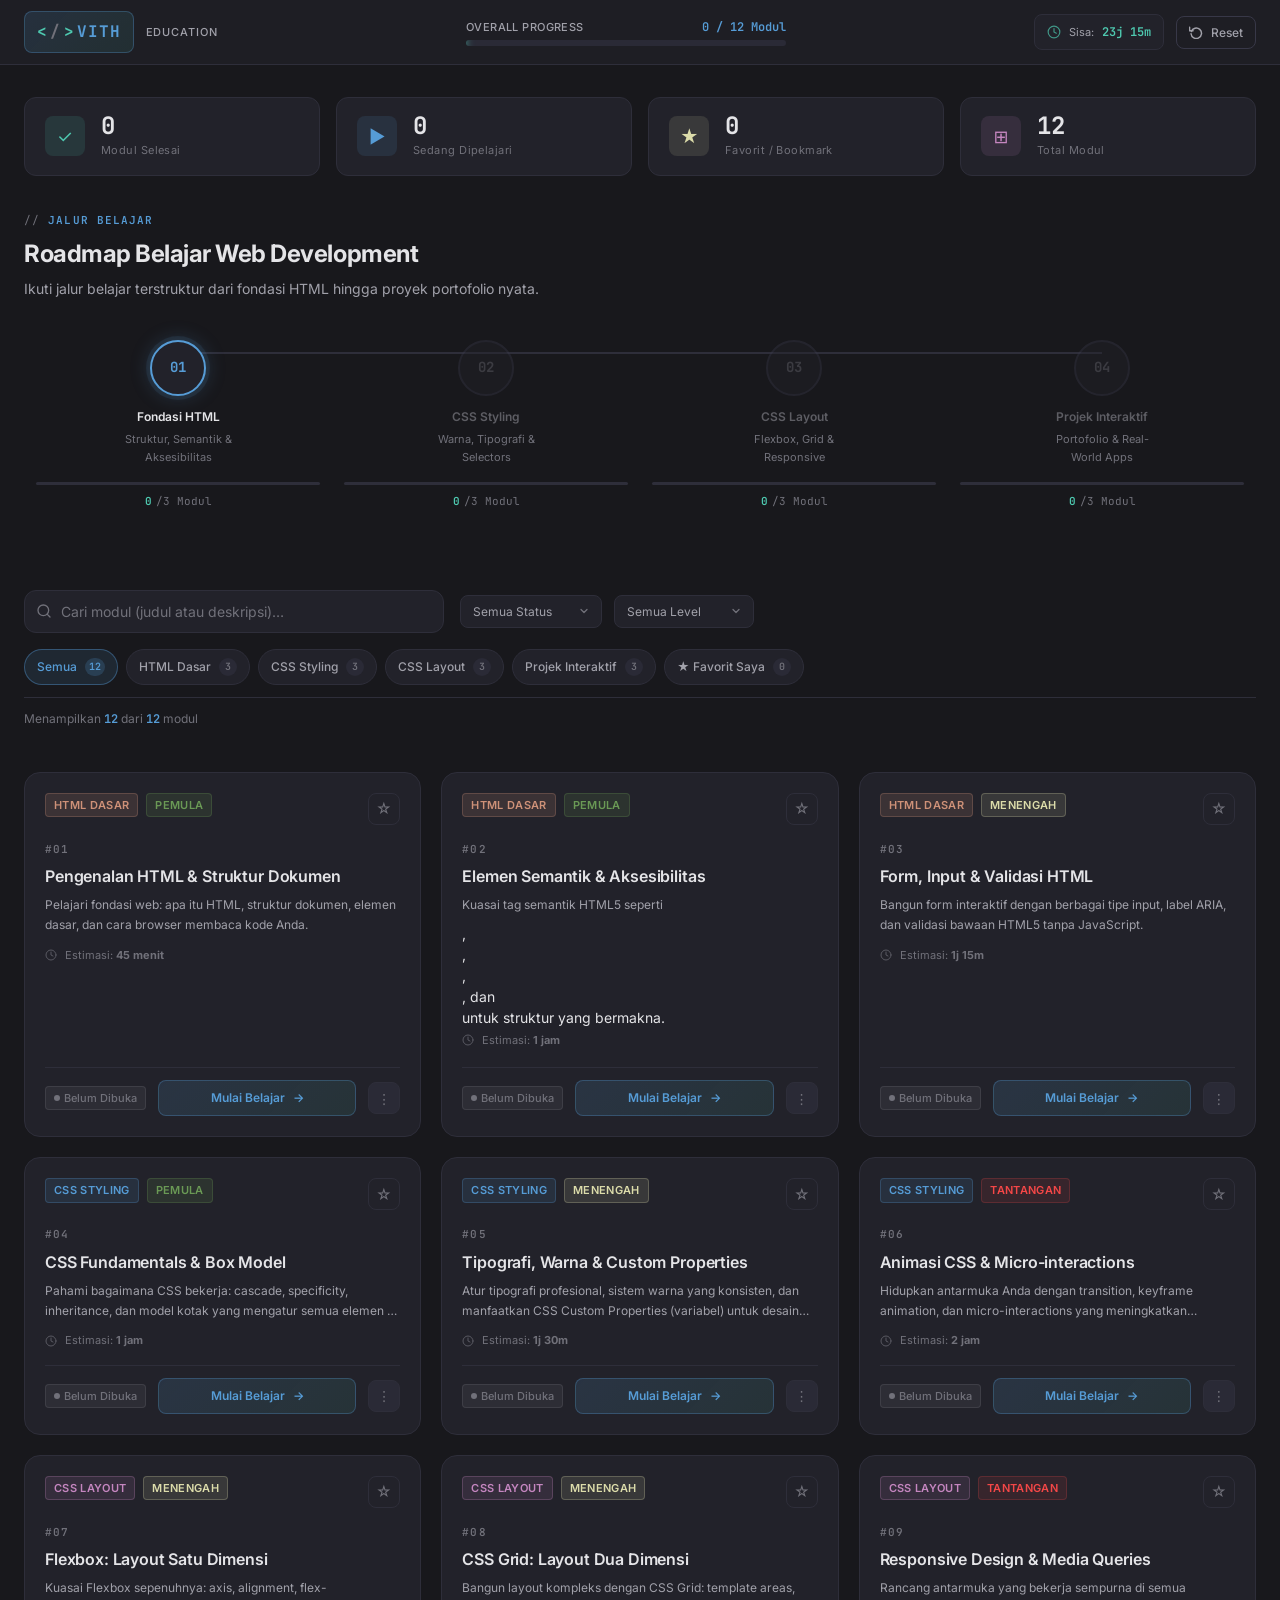
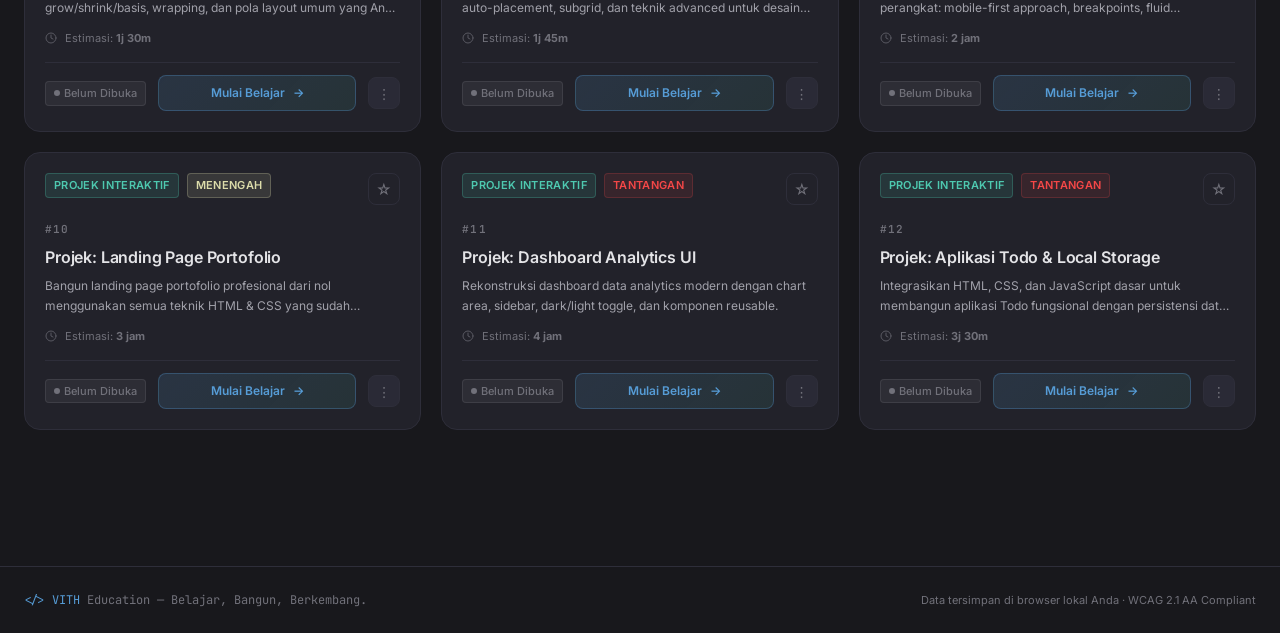
==== commit e9b8569a: "update fitur stats bar -total modul" ====
--- a/index.html
+++ b/index.html
@@ -48,7 +48,7 @@
       <div class="header-progress-widget" role="status" aria-live="polite" aria-label="Progress belajar keseluruhan">
         <div class="progress-meta">
           <span class="progress-label">Overall Progress</span>
-          <span class="progress-stat" id="progress-stat">0 / 12 Modul</span>
+          <span class="progress-stat" id="progress-stat">0 / 0 Modul</span>
         </div>
         <div class="progress-track" role="progressbar" aria-valuenow="0" aria-valuemin="0" aria-valuemax="100" id="progress-track">
           <div class="progress-fill" id="progress-fill" style="width: 0%"></div>
@@ -111,7 +111,7 @@
       <div class="stat-card" role="group" aria-labelledby="stat-total-label">
         <div class="stat-icon-wrapper purple" aria-hidden="true">⊞</div>
         <div class="stat-info">
-          <div class="stat-value" id="stat-total">12</div>
+          <div class="stat-value" id="stat-total">0</div>
           <div class="stat-label" id="stat-total-label">Total Modul</div>
         </div>
       </div>
@@ -263,7 +263,7 @@
       <!-- Results Info -->
       <div class="results-info" aria-live="polite" aria-atomic="true">
         <p class="results-count" id="results-count">
-          Menampilkan <strong id="results-num">12</strong> dari <strong id="results-num"></strong> modul
+          Menampilkan <strong id="results-num">12</strong> dari <strong id="results-num">12</strong> modul
         </p>
       </div>
 
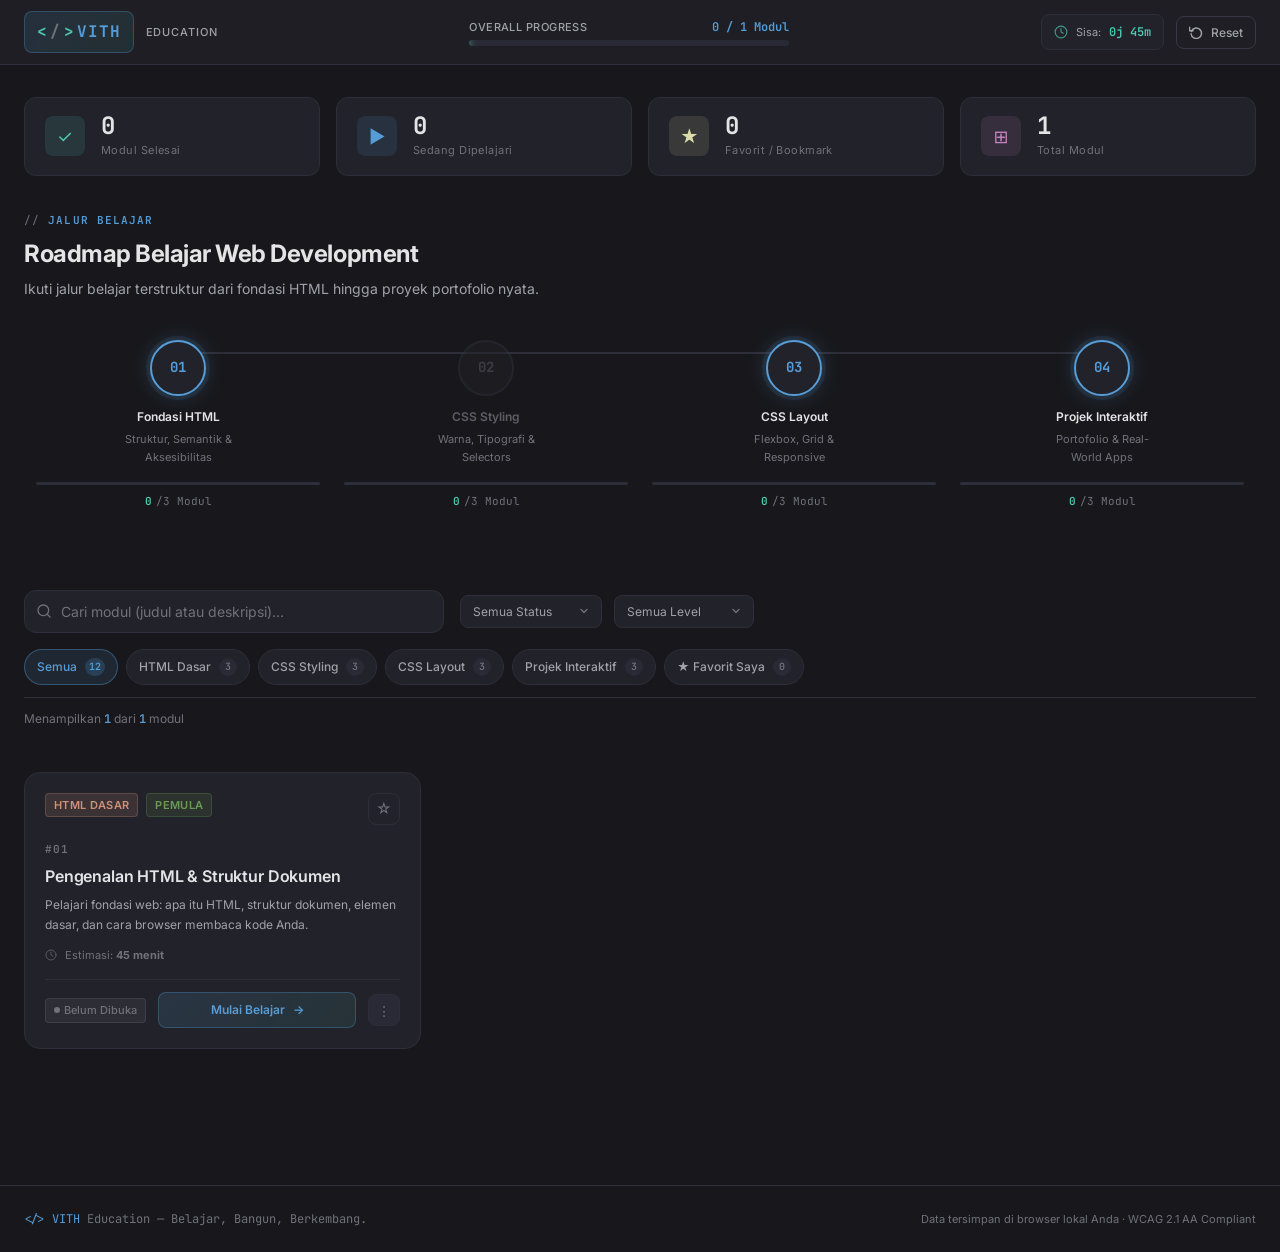
==== commit 09c64649: "update results info" ====
--- a/index.html
+++ b/index.html
@@ -263,7 +263,7 @@
       <!-- Results Info -->
       <div class="results-info" aria-live="polite" aria-atomic="true">
         <p class="results-count" id="results-count">
-          Menampilkan <strong id="results-num">12</strong> dari <strong id="results-num">12</strong> modul
+          Menampilkan <strong id="results-shown">0</strong> dari <strong id="results-total">0</strong> modul
         </p>
       </div>
 
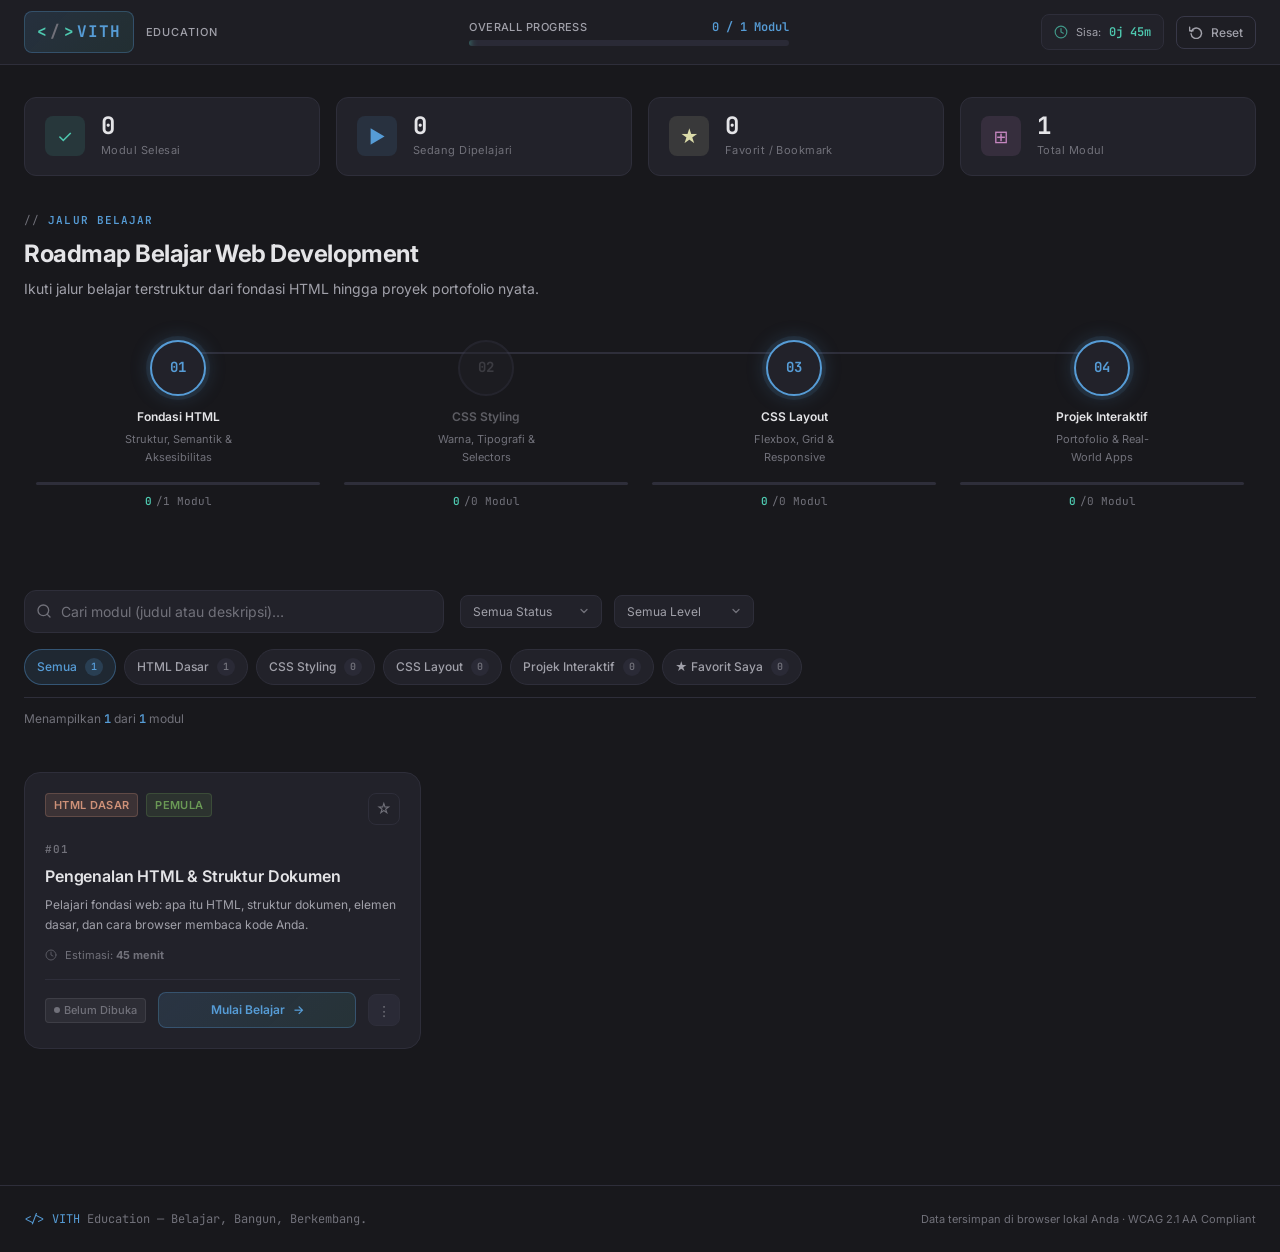
==== commit 273abfaf: "update roadmap section" ====
--- a/index.html
+++ b/index.html
@@ -136,9 +136,10 @@
           <div class="roadmap-progress-bar" role="progressbar" aria-label="Progress Tahap 1" aria-valuenow="0" aria-valuemin="0" aria-valuemax="100">
             <div class="roadmap-progress-fill" id="stage-1-fill" style="width:0%"></div>
           </div>
-          <div class="roadmap-stage-count">
-            <span class="count-done" id="stage-1-done">0</span><span>/3 Modul</span>
-          </div>
+            <div class="roadmap-stage-count">
+              <span class="count-done" id="stage-1-done">0</span>
+              <span>/<span class="count-total" id="stage-1-total">0</span> Modul</span>
+            </div>
         </div>
 
         <div class="roadmap-stage" role="listitem" id="stage-2" aria-label="Tahap 2: CSS Styling">
@@ -151,7 +152,8 @@
             <div class="roadmap-progress-fill" id="stage-2-fill" style="width:0%"></div>
           </div>
           <div class="roadmap-stage-count">
-            <span class="count-done" id="stage-2-done">0</span><span>/3 Modul</span>
+            <span class="count-done" id="stage-2-done">0</span>
+            <span>/<span class="count-total" id="stage-2-total">0</span> Modul</span>
           </div>
         </div>
 
@@ -165,7 +167,8 @@
             <div class="roadmap-progress-fill" id="stage-3-fill" style="width:0%"></div>
           </div>
           <div class="roadmap-stage-count">
-            <span class="count-done" id="stage-3-done">0</span><span>/3 Modul</span>
+            <span class="count-done" id="stage-3-done">0</span>
+            <span>/<span class="count-total" id="stage-3-total">0</span> Modul</span>
           </div>
         </div>
 
@@ -179,7 +182,8 @@
             <div class="roadmap-progress-fill" id="stage-4-fill" style="width:0%"></div>
           </div>
           <div class="roadmap-stage-count">
-            <span class="count-done" id="stage-4-done">0</span><span>/3 Modul</span>
+            <span class="count-done" id="stage-4-done">0</span>
+            <span>/<span class="count-total" id="stage-4-total">0</span> Modul</span>
           </div>
         </div>
 
--- a/style.css
+++ b/style.css
@@ -1079,6 +1079,7 @@
   line-height: var(--leading-relaxed);
   display: -webkit-box;
   -webkit-line-clamp: 2;
+  line-clamp: 2;
   -webkit-box-orient: vertical;
   overflow: hidden;
 }
@@ -1388,7 +1389,7 @@
 .stat-icon-wrapper.yellow { background: rgba(220, 220, 170, 0.12); color: var(--accent-yellow); }
 .stat-icon-wrapper.purple { background: rgba(197, 134, 192, 0.12); color: var(--accent-purple); }
 
-.stat-info {}
+/* .stat-info {} */
 .stat-value {
   font-family: var(--font-code);
   font-size: var(--text-2xl);
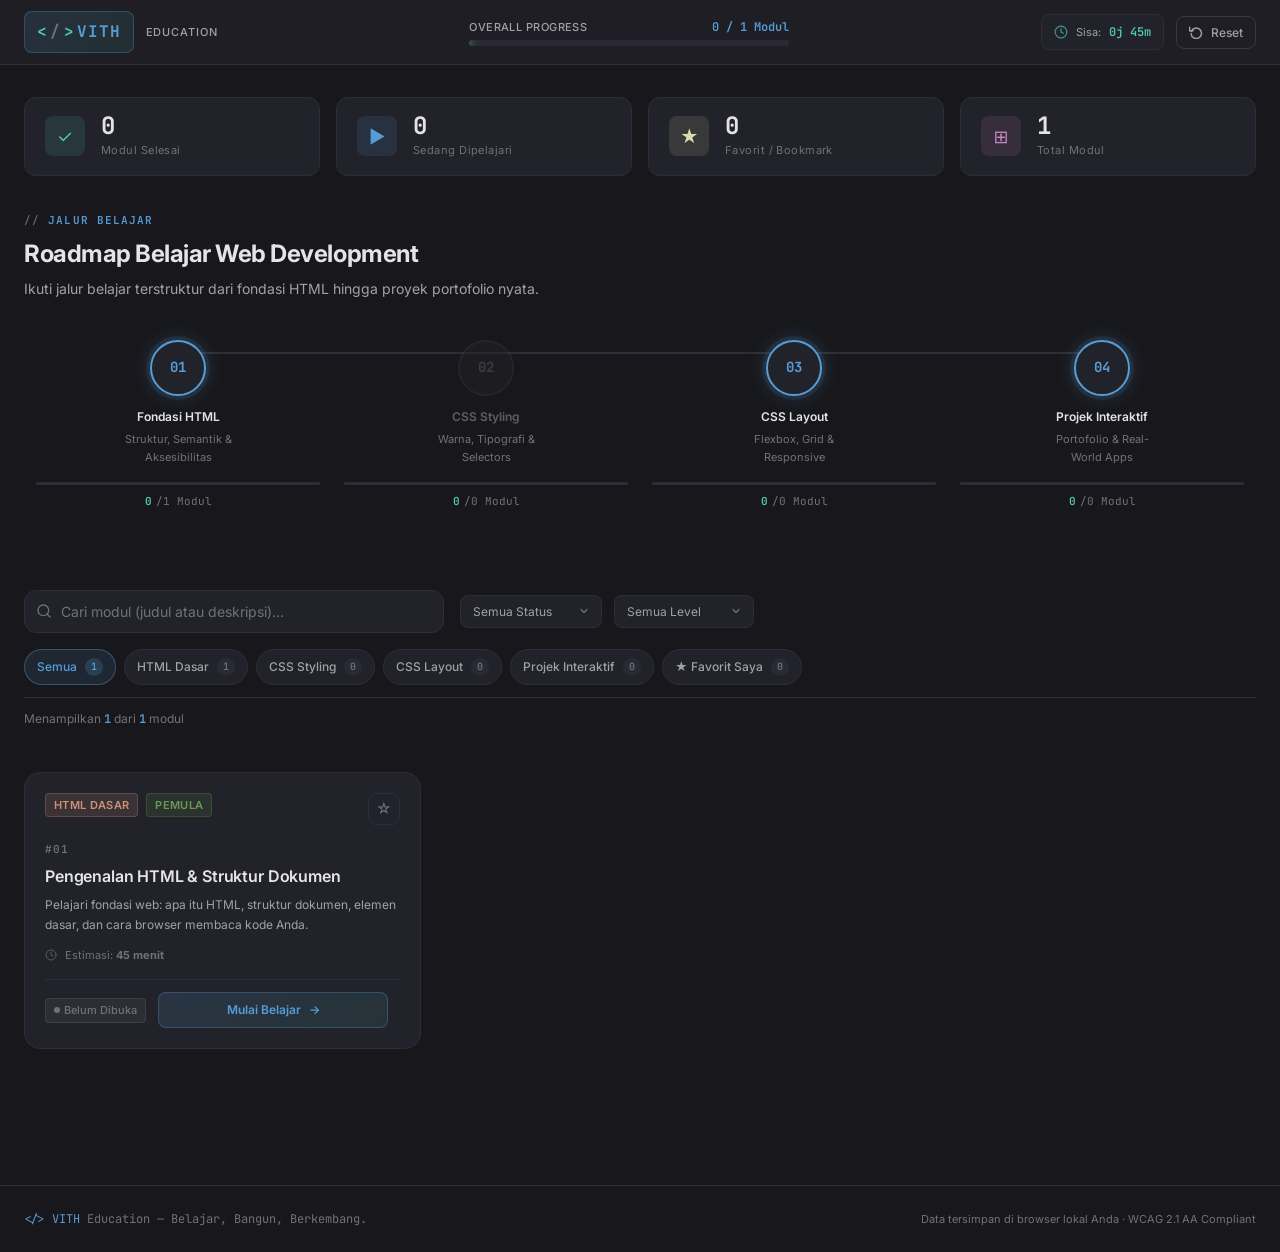
==== commit 703994bb: "update card modul -menghapus btn ubah status" ====
--- a/index.html
+++ b/index.html
@@ -322,4 +322,18 @@
 ═══════════════════════════════════════════════ -->
 <script src="script.js"></script>
 </body>
-</html>+</html>
+
+<!-- 
+<button
+            class="btn-status-toggle"
+            data-module-id="${module.id}"
+            aria-haspopup="true"
+            aria-expanded="false"
+            aria-label="Ubah status modul ${module.title}"
+            title="Ubah Status"
+          >⋮</button>
+          <div class="status-dropdown-menu" role="menu" aria-label="Pilih status modul">
+            <div class="dropdown-label">Ubah Status</div>
+            ${dropdownItems}
+          </div> -->
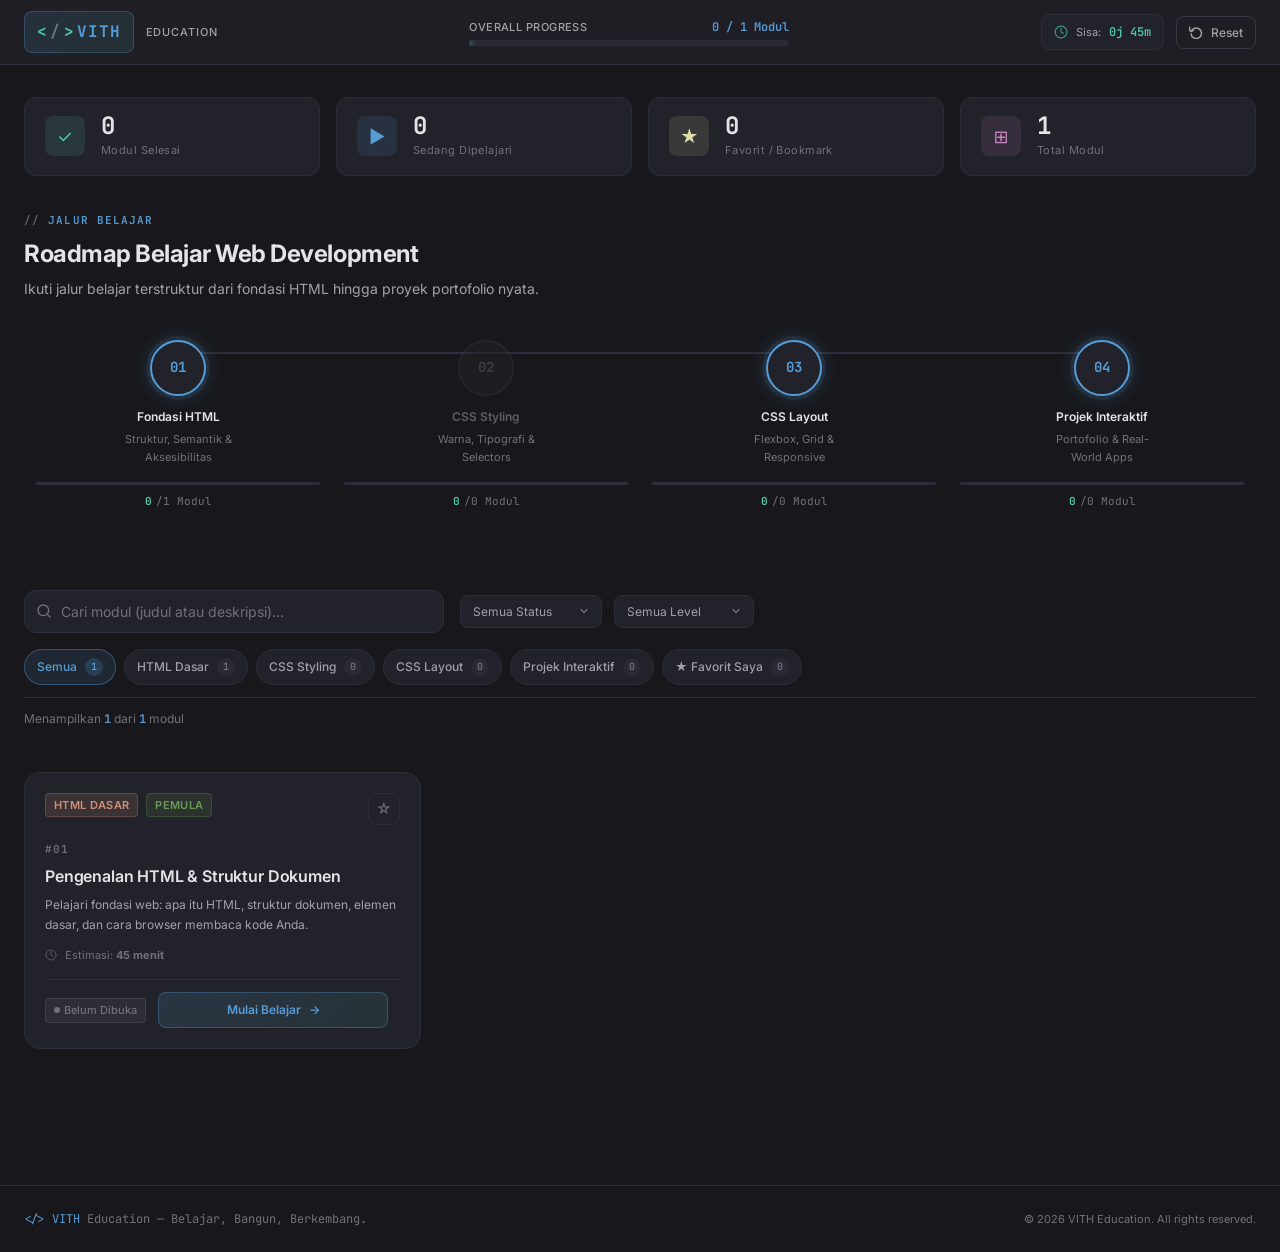
==== commit a4d5b9eb: "update footer dashboard" ====
--- a/index.html
+++ b/index.html
@@ -290,10 +290,11 @@
   <div class="container">
     <div class="footer-inner">
       <p class="footer-brand"><span>&lt;/&gt; VITH</span> Education — Belajar, Bangun, Berkembang.</p>
-      <p class="footer-meta">Data tersimpan di browser lokal Anda &middot; WCAG 2.1 AA Compliant</p>
+      <p class="footer-meta">&copy; 2026 VITH Education. All rights reserved.</p>
     </div>
   </div>
 </footer>
+
 
 <!-- ═══════════════════════════════════════════════
      TOAST CONTAINER
--- a/style.css
+++ b/style.css
@@ -119,7 +119,6 @@
   --sidebar-width: 260px;
   --header-height: 64px;
 }
-
 /* ── Reset & Base ─────────────────────────────────────────── */
 *, *::before, *::after {
   box-sizing: border-box;
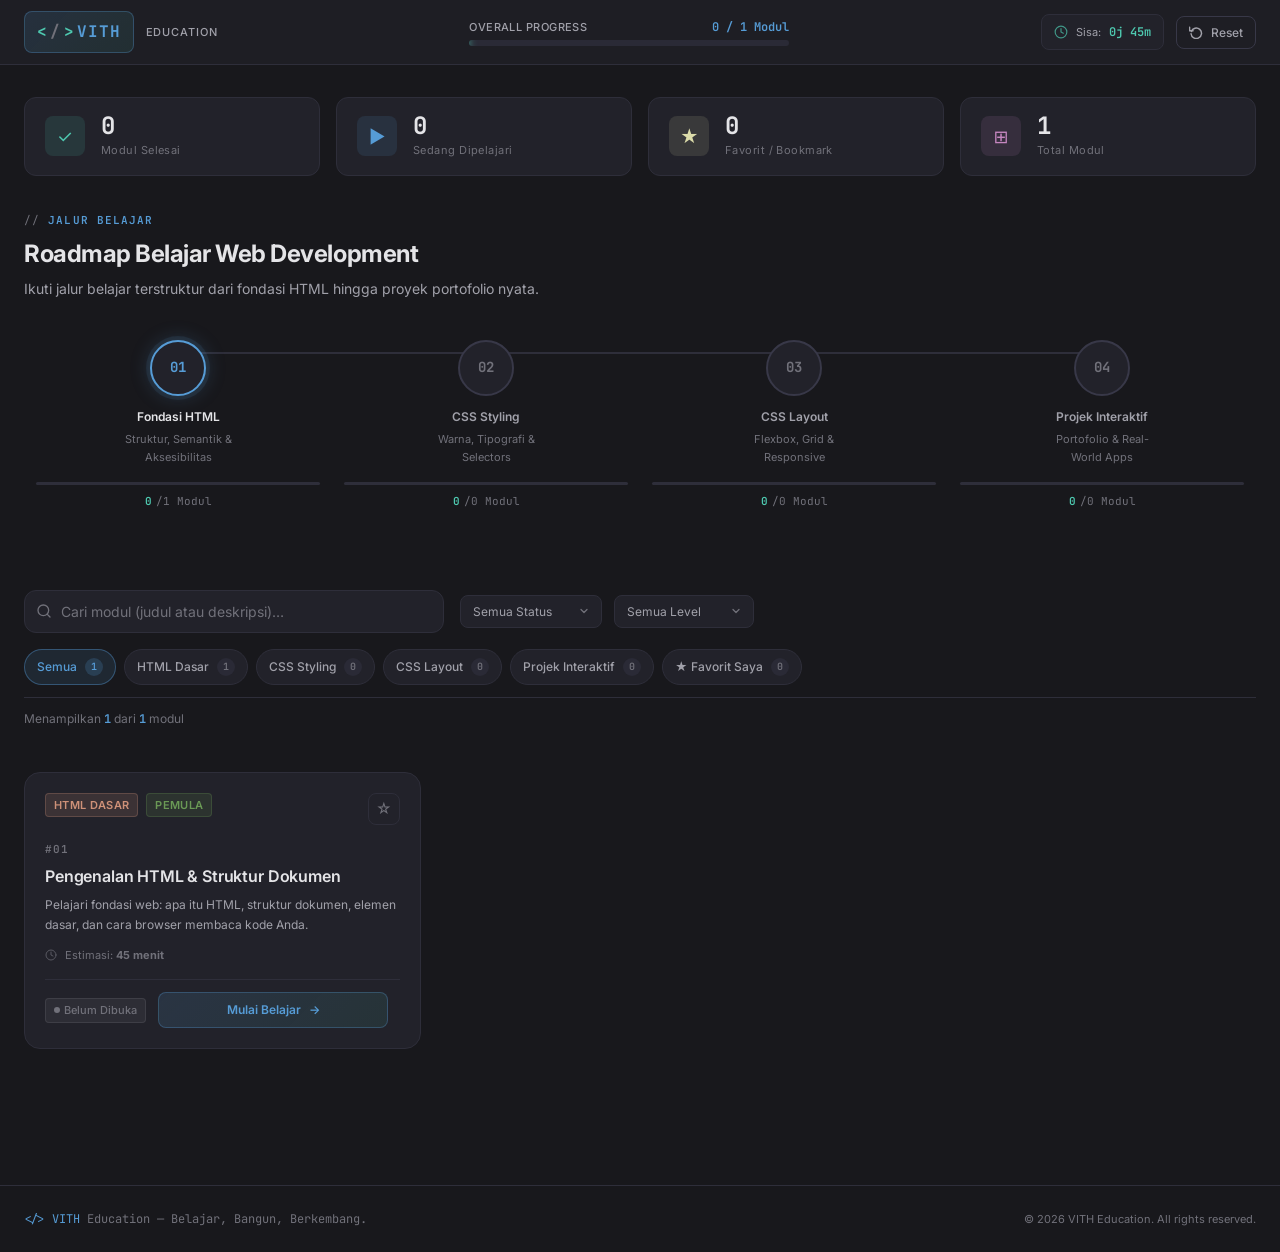
==== commit f44a57a5: "perbaikan fitur roadmap section" ====
--- a/index.html
+++ b/index.html
@@ -142,6 +142,7 @@
             </div>
         </div>
 
+
         <div class="roadmap-stage" role="listitem" id="stage-2" aria-label="Tahap 2: CSS Styling">
           <div class="roadmap-dot-wrapper">
             <div class="roadmap-dot" aria-hidden="true">02</div>
@@ -151,11 +152,13 @@
           <div class="roadmap-progress-bar" role="progressbar" aria-label="Progress Tahap 2" aria-valuenow="0" aria-valuemin="0" aria-valuemax="100">
             <div class="roadmap-progress-fill" id="stage-2-fill" style="width:0%"></div>
           </div>
-          <div class="roadmap-stage-count">
-            <span class="count-done" id="stage-2-done">0</span>
-            <span>/<span class="count-total" id="stage-2-total">0</span> Modul</span>
-          </div>
-        </div>
+            <div class="roadmap-stage-count">
+              <span class="count-done" id="stage-2-done">0</span>
+              <span>/<span class="count-total" id="stage-2-total">0</span> Modul</span>
+            </div>
+        </div>
+
+
 
         <div class="roadmap-stage" role="listitem" id="stage-3" aria-label="Tahap 3: CSS Layout">
           <div class="roadmap-dot-wrapper">
@@ -325,16 +328,3 @@
 </body>
 </html>
 
-<!-- 
-<button
-            class="btn-status-toggle"
-            data-module-id="${module.id}"
-            aria-haspopup="true"
-            aria-expanded="false"
-            aria-label="Ubah status modul ${module.title}"
-            title="Ubah Status"
-          >⋮</button>
-          <div class="status-dropdown-menu" role="menu" aria-label="Pilih status modul">
-            <div class="dropdown-label">Ubah Status</div>
-            ${dropdownItems}
-          </div> -->
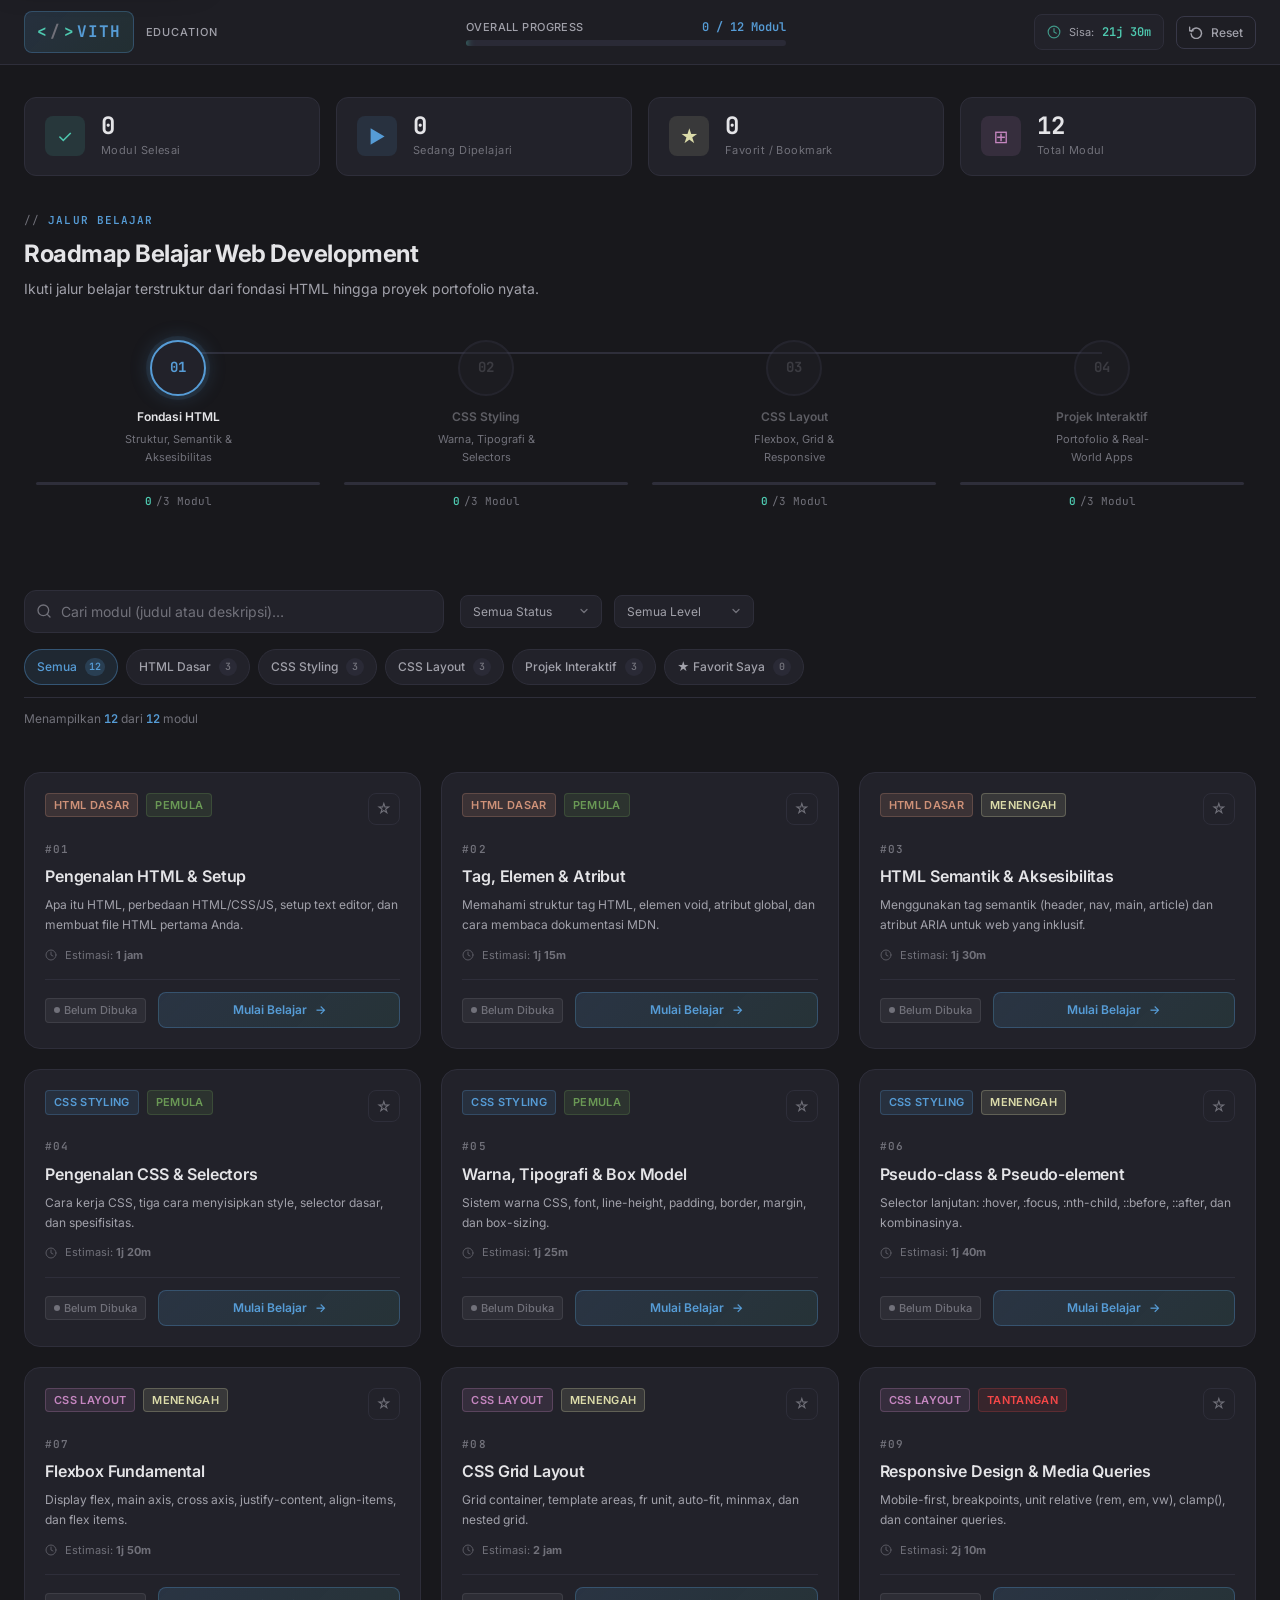
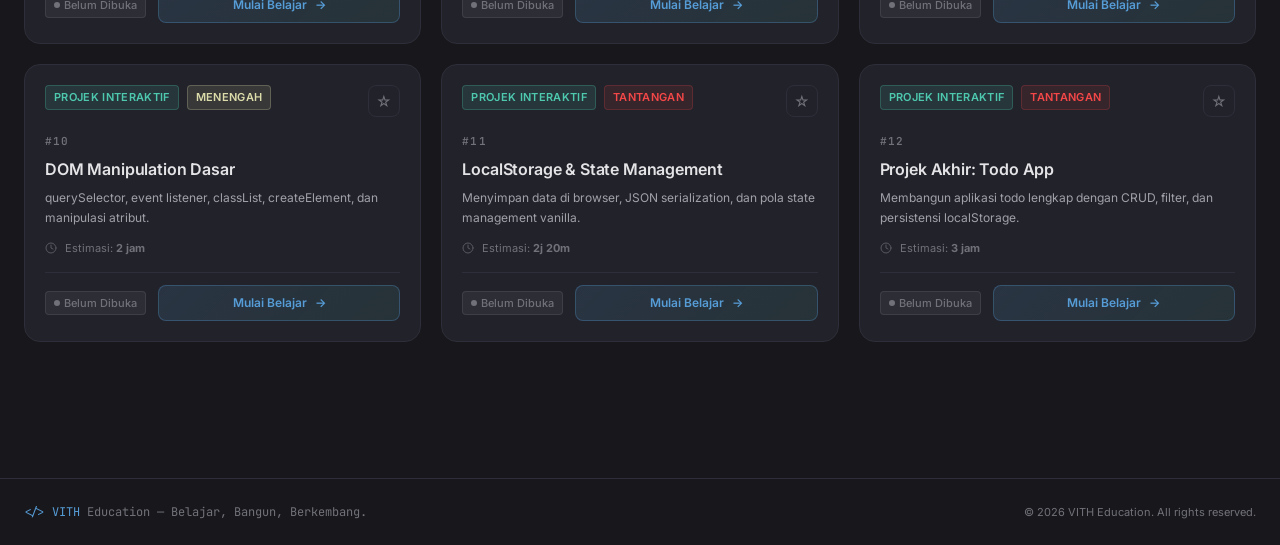
==== commit 5d328101: "penyesuaian debugging" ====
--- a/index.html
+++ b/index.html
@@ -24,7 +24,7 @@
 <!-- ═══════════════════════════════════════════════
      SKIP TO MAIN (Accessibility)
 ═══════════════════════════════════════════════ -->
-<a href="#main-content" class="sr-only" style="position:absolute;top:var(--space-4);left:var(--space-4);z-index:9999;background:var(--accent-primary);color:#fff;padding:var(--space-2) var(--space-4);border-radius:var(--radius-md);font-weight:600;" tabindex="0">Loncat ke Konten Utama</a>
+<a href="#main-content" class="skip-link">Loncat ke Konten Utama</a>
 
 <!-- ═══════════════════════════════════════════════
      HEADER
@@ -210,7 +210,7 @@
             autocomplete="off"
             aria-label="Cari modul berdasarkan judul atau deskripsi"
           />
-          <button class="search-clear" id="search-clear" aria-label="Hapus pencarian" tabindex="-1">
+          <button class="search-clear" id="search-clear" aria-label="Hapus pencarian">
             <svg xmlns="http://www.w3.org/2000/svg" width="14" height="14" viewBox="0 0 24 24" fill="none" stroke="currentColor" stroke-width="2.5" stroke-linecap="round" stroke-linejoin="round" aria-hidden="true">
               <line x1="18" y1="6" x2="6" y2="18"/><line x1="6" y1="6" x2="18" y2="18"/>
             </svg>
@@ -307,7 +307,7 @@
 <!-- ═══════════════════════════════════════════════
      RESET CONFIRM MODAL
 ═══════════════════════════════════════════════ -->
-<div class="modal-backdrop" id="reset-modal" role="dialog" aria-modal="true" aria-labelledby="modal-title" aria-describedby="modal-desc">
+<div class="modal-backdrop" id="reset-modal" role="dialog" aria-modal="true" aria-labelledby="modal-title" aria-describedby="modal-desc" aria-hidden="true">
   <div class="modal-box">
     <div class="modal-icon" aria-hidden="true">⚠️</div>
     <h2 class="modal-title" id="modal-title">Reset Semua Progress?</h2>
--- a/style.css
+++ b/style.css
@@ -239,6 +239,32 @@
   }
 }
 
+/* ── Skip Link (Accessibility) ────────────────────────────── */
+.skip-link {
+  position: absolute;
+  top: var(--space-3);
+  left: var(--space-3);
+  z-index: 9999;
+  background: var(--accent-primary);
+  color: #fff;
+  padding: var(--space-3) var(--space-5);
+  border-radius: var(--radius-md);
+  font-weight: var(--font-semibold);
+  font-size: var(--text-sm);
+  text-decoration: none;
+  box-shadow: var(--shadow-lg);
+  transform: translateY(-200%);
+  transition: transform var(--transition-normal);
+}
+
+.skip-link:focus,
+.skip-link:focus-visible {
+  transform: translateY(0);
+  color: #fff;
+  outline: 2px solid var(--accent-secondary);
+  outline-offset: 3px;
+}
+
 /* ── HEADER ──────────────────────────────────────────────── */
 .site-header {
   position: sticky;
@@ -1614,4 +1640,17 @@
   font-size: var(--text-xs);
   color: var(--text-muted);
   opacity: 0.5;
+}
+
+/* ── View Transitions API ────────────────────────────────── */
+@media (prefers-reduced-motion: no-preference) {
+  .module-card {
+    view-transition-name: none; /* default */
+  }
+
+  ::view-transition-old(root),
+  ::view-transition-new(root) {
+    animation-duration: 300ms;
+    animation-timing-function: cubic-bezier(0.4, 0, 0.2, 1);
+  }
 }
